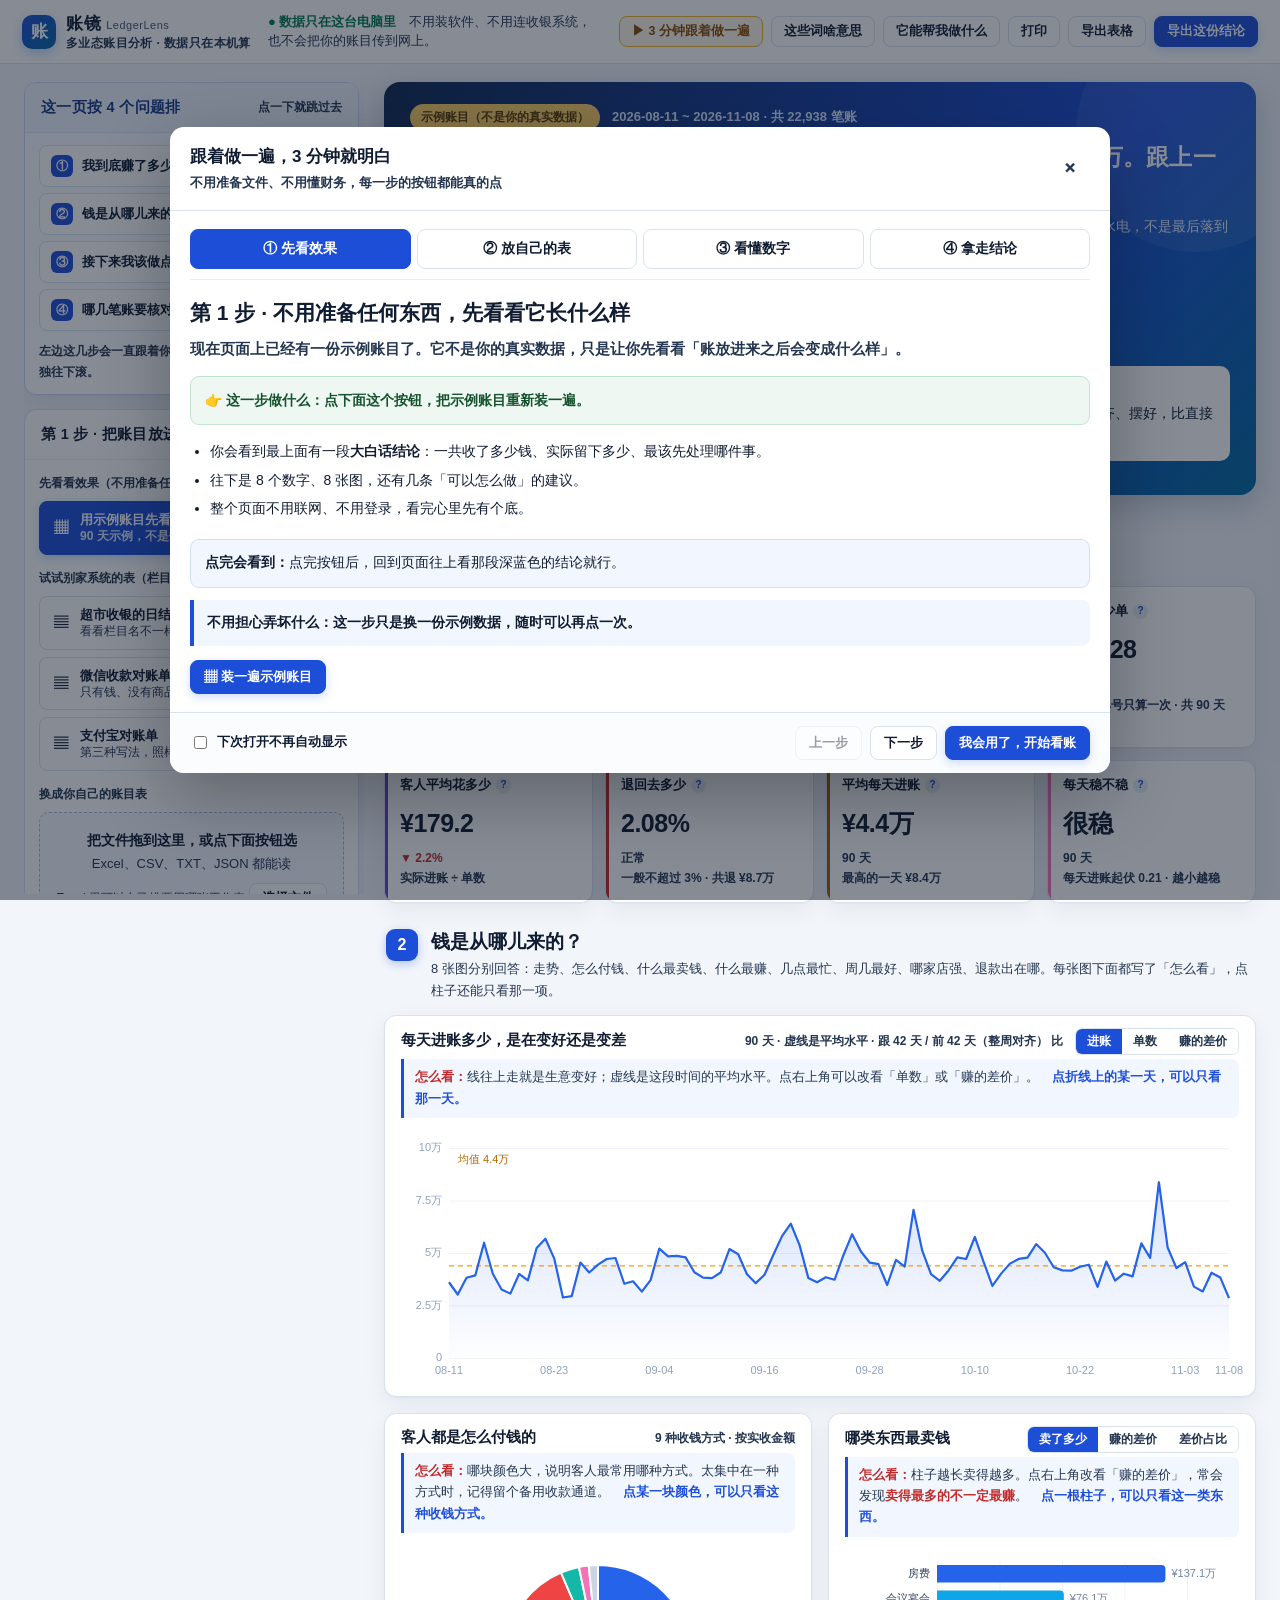
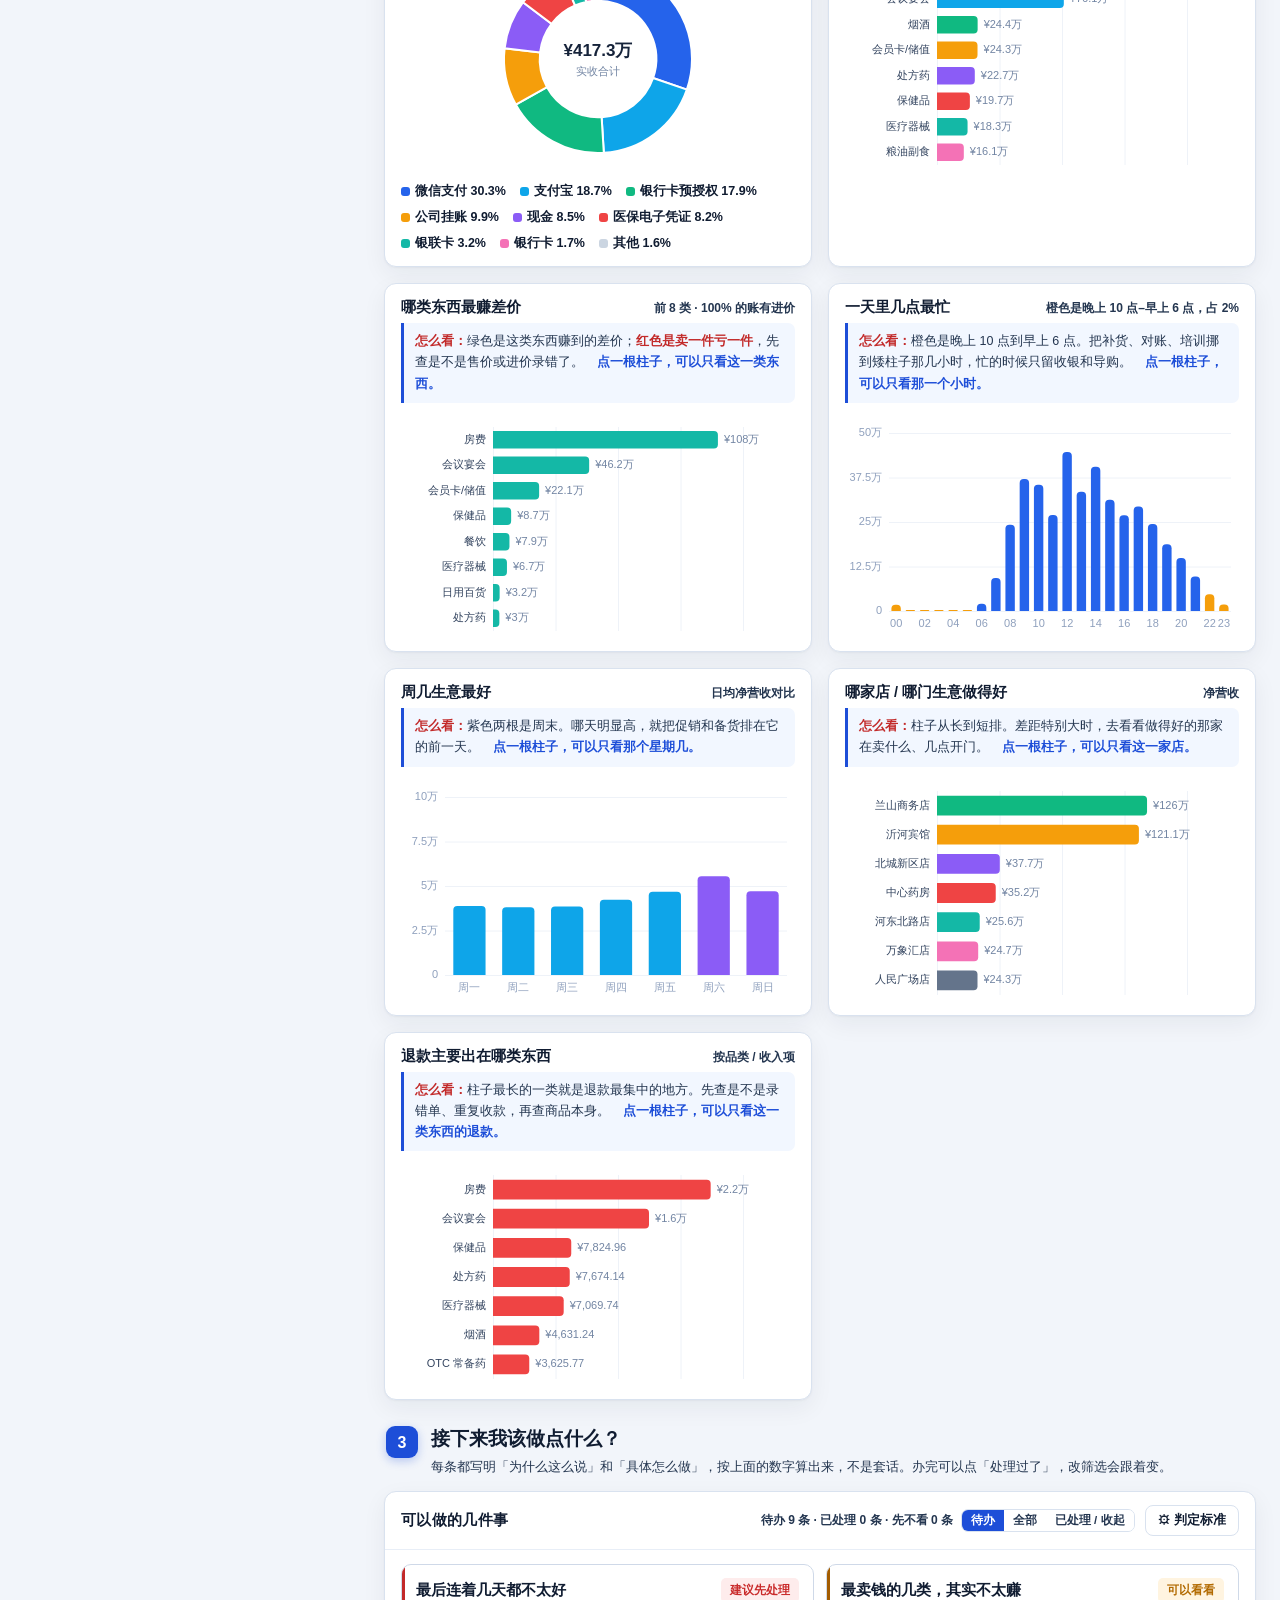
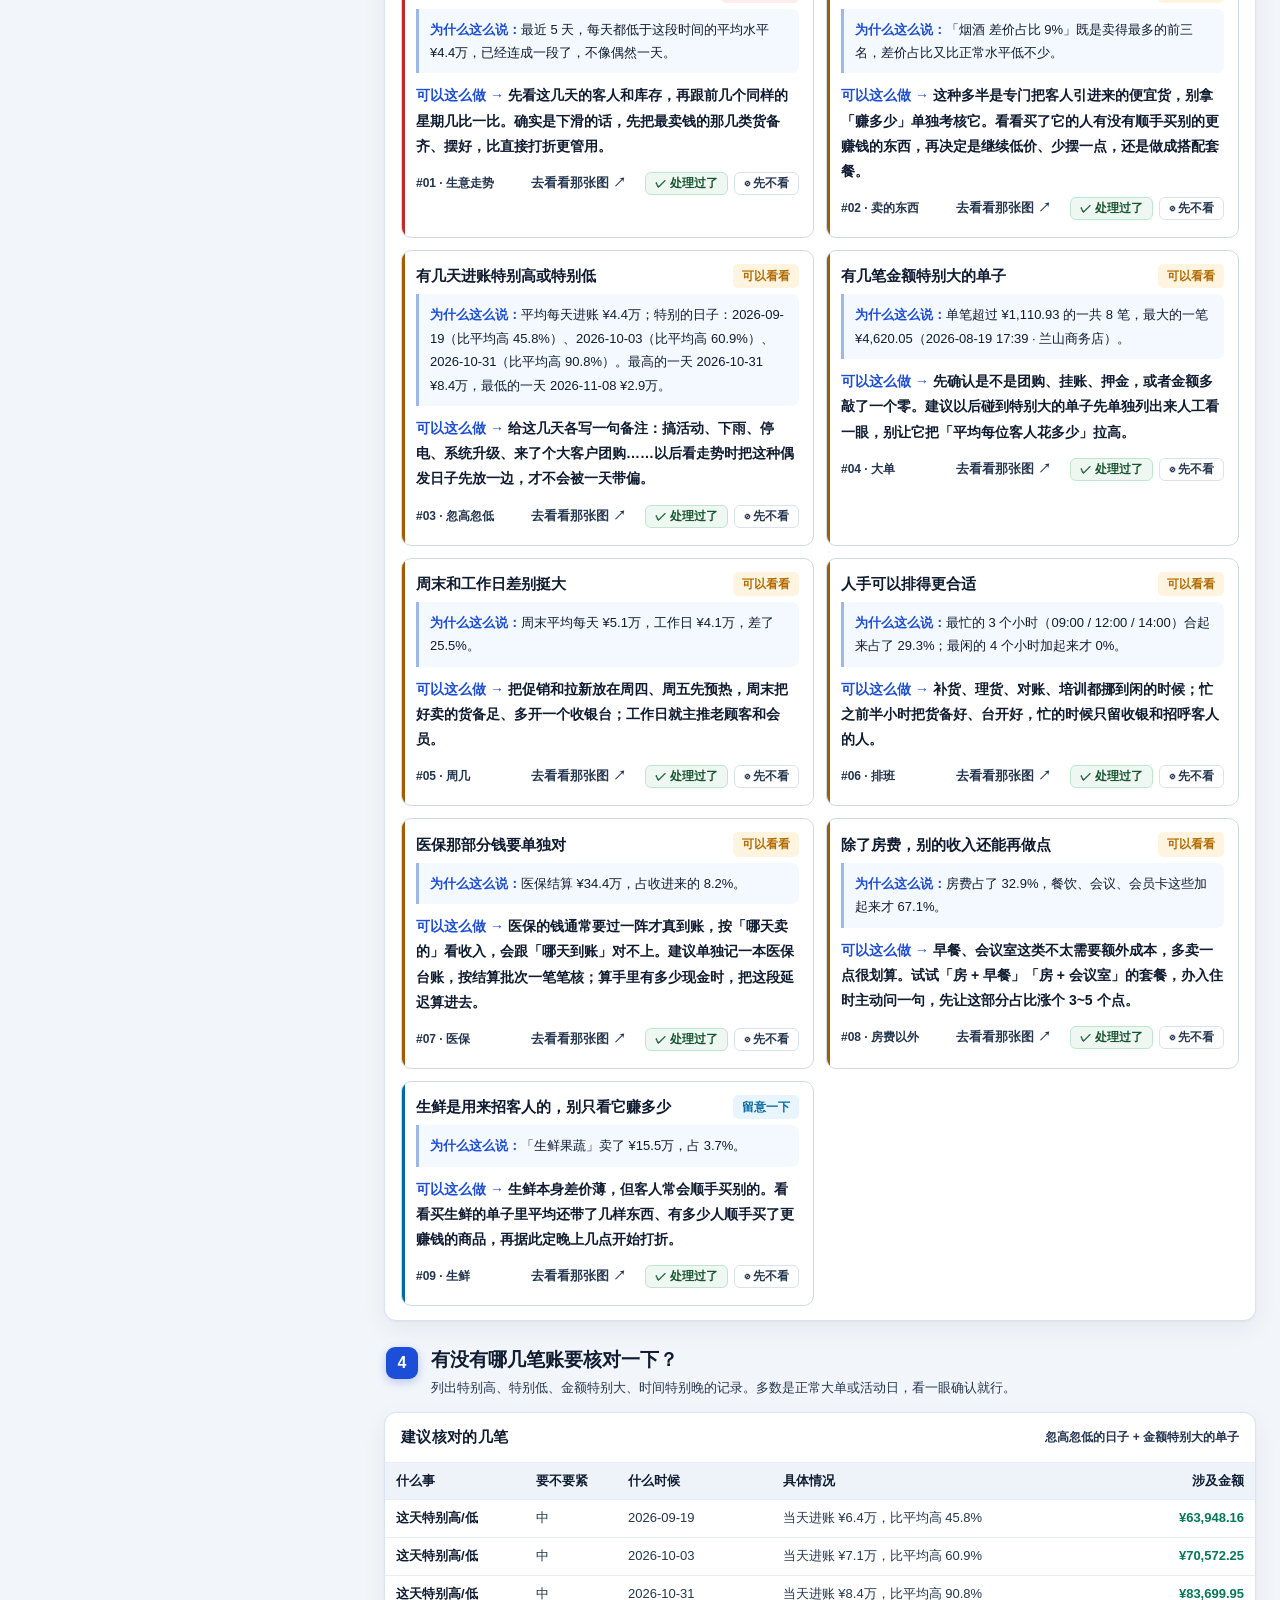
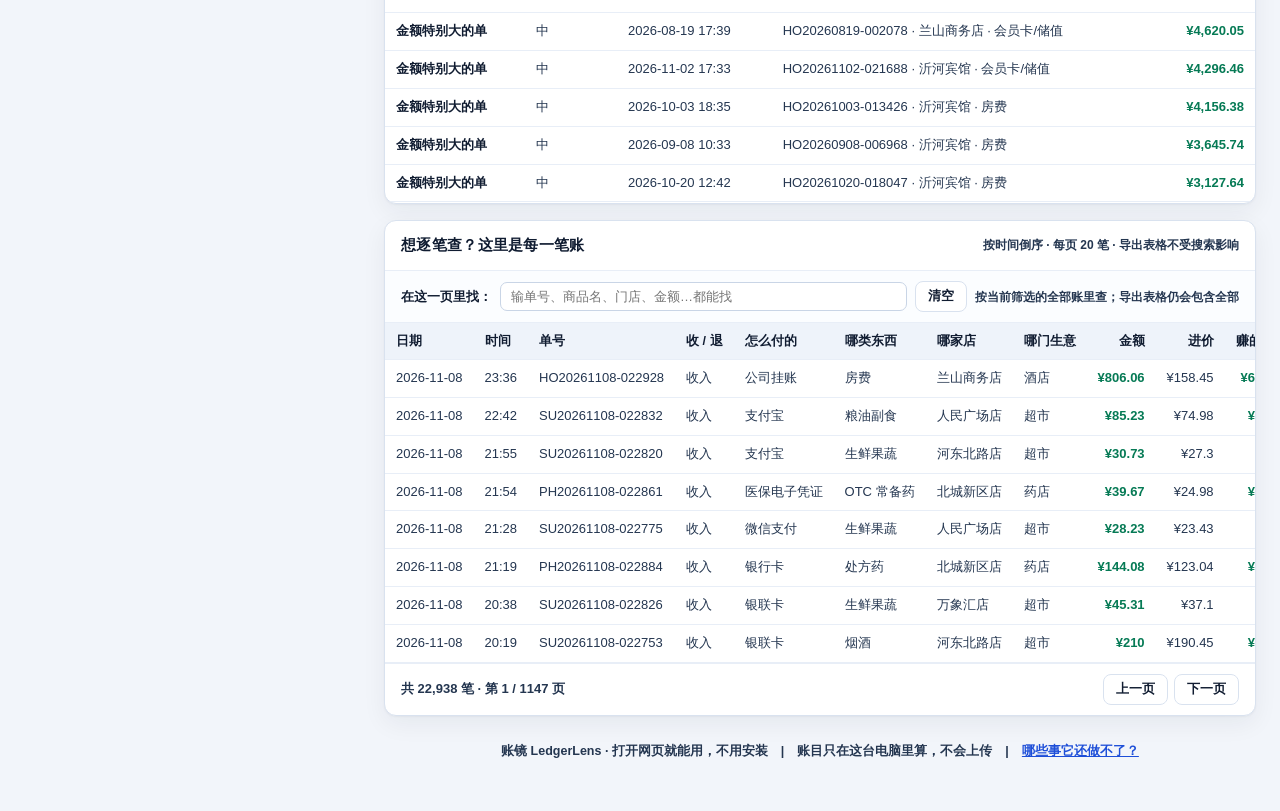
==== index.html @ 97b16899 "Add files via upload" ====
<!DOCTYPE html>
<html lang="zh-CN">
<head>
<meta charset="UTF-8">
<meta name="viewport" content="width=device-width, initial-scale=1.0">
<title>账镜 LedgerLens · 多业态账目分析</title>
<meta name="description" content="只吃收银系统导出的文件，把账目算清楚、画成图、说成人话。所有计算都在浏览器里完成。">
<meta name="theme-color" content="#1d4ed8">
<meta name="build-version" content="1.1.0">
<link rel="icon" type="image/svg+xml" href="./assets/favicon.svg">
<link rel="manifest" href="./manifest.webmanifest">
<link rel="stylesheet" href="./assets/app.css?v=1.1.0">
</head>
<body>

<div class="topbar">
  <div class="logo">
    <div class="logo-mark">账</div>
    <div><h1>账镜 <span style="font-size:11px;color:var(--muted);font-weight:500">LedgerLens</span></h1><small>多业态账目分析 · 数据只在本机算</small></div>
  </div>
  <div class="top-note"><b>● 数据只在这台电脑里</b>　不用装软件、不用连收银系统，也不会把你的账目传到网上。</div>
  <div class="top-actions">
    <button class="btn sm guide-btn" id="btnGuide">▶ 3 分钟跟着做一遍</button>
    <button class="btn sm" id="btnGlossary">这些词啥意思</button>
    <button class="btn sm" id="btnFeatures">它能帮我做什么</button>
    <button class="btn sm" id="btnPrint">打印</button>
    <button class="btn sm" id="btnExportCsv">导出表格</button>
    <button class="btn sm primary" id="btnReport">导出这份结论</button>
  </div>
</div>

<div class="wrap">
  <!-- ============ 侧栏 ============ -->
  <div class="side">
    <div class="panel nav-panel">
      <div class="panel-h"><h3>这一页按 4 个问题排</h3><span class="hint">点一下就跳过去</span></div>
      <div class="panel-b">
        <div class="page-nav">
          <button class="hero-nav-btn" data-jump="secMoney"><b>①</b> 我到底赚了多少钱</button>
          <button class="hero-nav-btn" data-jump="secWhere"><b>②</b> 钱是从哪儿来的</button>
          <button class="hero-nav-btn" data-jump="secDo"><b>③</b> 接下来我该做点什么</button>
          <button class="hero-nav-btn" data-jump="secCheck"><b>④</b> 哪几笔账要核对一下</button>
        </div>
                <div class="nav-tip wide-only">左边这几步会一直跟着你；框里内容多，鼠标放上去能单独往下滚。</div>
        <div class="nav-tip narrow-only">下面按 4 个问题排，点一下直接跳到那一节。</div>
      </div>
    </div>

    <div class="panel">
      <div class="panel-h"><h3>第 1 步 · 把账目放进来</h3><span class="hint">不用连系统</span></div>
      <div class="panel-b">
        <div class="sect-label">先看看效果（不用准备任何文件）</div>
        <div class="src-list">
          <button class="btn block primary" id="btnDemo"><span class="ico">▦</span><span>用示例账目先看一遍<small>90 天示例，不是你的真实账目</small></span></button>
        </div>

        <div class="sect-label">试试别家系统的表（栏目名不一样也能认）</div>
        <div class="src-list">
          <button class="btn block" data-sample="pos"><span class="ico">▤</span><span>超市收银的日结表<small>看看栏目名不一样会怎样</small></span></button>
          <button class="btn block" data-sample="wechat"><span class="ico">▤</span><span>微信收款对账单<small>只有钱、没有商品，也能分析</small></span></button>
          <button class="btn block" data-sample="alipay"><span class="ico">▤</span><span>支付宝对账单<small>第三种写法，照样认得出来</small></span></button>
        </div>

        <div class="sect-label">换成你自己的账目表</div>
        <div class="drop" id="dropZone">
          <b>把文件拖到这里，或点下面按钮选</b>
          Excel、CSV、TXT、JSON 都能读<br>
          <span style="font-size:12px">Excel 里可以自己挑要用哪张工作表</span>
          <button class="btn sm" id="btnPick" style="margin-top:8px">选择文件</button>
          <input type="file" id="fileInput" multiple accept=".csv,.tsv,.txt,.json,.xlsx" style="display:none">
        </div>
        <div class="src-list">
          <button class="btn block" id="btnPaste"><span class="ico">▧</span><span>从 Excel 复制粘贴<small>框选一片格子，Ctrl+C 过来就行</small></span></button>
          <button class="btn block" id="btnSampleCsv"><span class="ico">↓</span><span>下载一张空白示例表<small>照着这个格式整理你自己的账</small></span></button>
          <button class="btn block" id="btnSampleXlsx"><span class="ico">↓</span><span>下载示例 Excel<small>带进价列，拖回来就能看到赚了多少</small></span></button>
        </div>
        <div class="srcinfo" id="sourceInfo"><b>现在看的是：</b>示例账目<br>放进来你自己的表之后，这里会写清楚是哪份文件。</div>
      </div>
    </div>

    <div class="panel">
      <div class="panel-h"><h3>第 2 步 · 只看你想看的部分</h3><button class="btn ghost sm" id="btnResetFilter">全部重置</button></div>
      <div class="panel-b">
        <div class="field-row">
          <div class="field"><label>开始日期</label><input type="date" id="filterFrom"></div>
          <div class="field"><label>结束日期</label><input type="date" id="filterTo"></div>
        </div>
        <div class="field"><label>哪种生意</label><select id="filterBiz"><option value="all">全部生意</option></select></div>
        <div class="field"><label>门店</label><select id="filterStore"><option value="">全部门店</option></select></div>
        <div class="field"><label>支付方式</label><select id="filterPay"><option value="">全部支付方式</option></select></div>
        <div class="field"><label>哪类商品 / 收入</label><select id="filterCat"><option value="">全部品类</option></select></div>
        <div class="field"><label>报告上写谁的名字（可留空）</label><input id="reportAuthor" placeholder="比如：王店长 / 财务小李"></div>
        <div class="srcinfo" id="filterInfo">—</div>
        <div class="filter-chips" id="filterChips"></div>
      </div>
    </div>

    <div class="panel">
      <div class="panel-h"><h3>关于现在这份账</h3></div>
      <div class="panel-b">
        <div class="srcinfo" id="adapterInfo">
          <b>能读的表：</b>Excel（.xlsx）、CSV、TXT、JSON、从 Excel 粘贴<br>
          <b>栏目名不用改：</b>各家系统叫法不同也没关系，放进来时确认一次就行<br>
          <b>少了列也能算：</b>有「数量 + 单价」就能算出金额；有「进价」或「毛利」就能算赚了多少
        </div>
        <details class="tech-fold">
          <summary>给懂技术的人：字段与扩展说明</summary>
          <div class="srcinfo" style="margin-top:8px">
            统一账目模型 16 字段：日期 / 时间 / 单号 / 金额 / 单价 / 成本金额 / 单位成本 / 毛利额 / 收支方向 / 支付方式 / 品类 / 商品 / 数量 / 门店 / 会员 / 业态。<br>
            自研 XLSX 解析（ZIP + DEFLATE + XML）；采集层与分析层解耦，OCR / 只读库 / 厂商 API 为预留扩展位，本版未实现。
          </div>
        </details>
        <button class="btn sm block" id="btnClearData" style="margin-top:10px">清空我的账目，回到示例</button>
      </div>
    </div>
  </div>

  <!-- ============ 主区 ============ -->
  <div class="main">

    <!-- ===== 一句话结论：进页面第一眼就知道怎么回事 ===== -->
    <div class="hero" id="heroBox">
      <div class="hero-top">
        <span class="hero-badge" id="heroBadge">示例账目</span>
        <span class="hero-period" id="heroPeriod"></span>
      </div>
      <h2 id="heroTitle">正在算…</h2>
      <p class="hero-sub" id="heroSub"></p>
      <div class="hero-nums" id="heroNums"></div>
      <div class="hero-todo" id="heroTodo"></div>
    </div>

    <div class="sec-head" id="secMoney">
      <span class="sec-no">1</span>
      <div><h2>我到底赚了多少钱？</h2><p>下面 8 个数字按你选的时间范围算出来。绿色表示在变好，红色表示要留神。</p></div>
    </div>
    <div class="kpis" id="kpiRow"></div>

    <div class="sec-head" id="secWhere">
      <span class="sec-no">2</span>
      <div><h2>钱是从哪儿来的？</h2><p>8 张图分别回答：走势、怎么付钱、什么最卖钱、什么最赚、几点最忙、周几最好、哪家店强、退款出在哪。每张图下面都写了「怎么看」，点柱子还能只看那一项。</p></div>
    </div>
    <div class="charts" id="chartsArea">
      <div class="chart-box span2" id="boxTrend">
        <div class="chart-h">
          <h3>每天进账多少，是在变好还是变差</h3>
          <div style="display:flex;align-items:center;gap:12px">
            <span class="sub" id="trendSub">—</span>
            <div class="seg" id="segTrend"><button class="on" data-v="net">进账</button><button data-v="orders">单数</button><button data-v="profit">赚的差价</button></div>
          </div>
        </div>
        <div class="chart-note"><b>怎么看：</b>线往上走就是生意变好；虚线是这段时间的平均水平。点右上角可以改看「单数」或「赚的差价」。<span class="drill">　点折线上的某一天，可以只看那一天。</span></div>
        <div class="chart-c tall"><canvas id="chartTrend" aria-label="每天进账金额的趋势折线图"></canvas></div>
      </div>

      <div class="chart-box" id="boxPay">
        <div class="chart-h"><h3>客人都是怎么付钱的</h3><span class="sub" id="paySub">按实收金额</span></div>
        <div class="chart-note"><b>怎么看：</b>哪块颜色大，说明客人最常用哪种方式。太集中在一种方式时，记得留个备用收款通道。<span class="drill">　点某一块颜色，可以只看这种收钱方式。</span></div>
        <div class="chart-c"><canvas id="chartPay" aria-label="各种付款方式占比的环形图"></canvas></div>
        <div class="legend" id="payLegend"></div>
      </div>

      <div class="chart-box" id="boxCat">
        <div class="chart-h">
          <h3>哪类东西最卖钱</h3>
          <div class="seg" id="segCat"><button class="on" data-v="net">卖了多少</button><button data-v="profit">赚的差价</button><button data-v="margin">差价占比</button></div>
        </div>
        <div class="chart-note"><b>怎么看：</b>柱子越长卖得越多。点右上角改看「赚的差价」，常会发现<b>卖得最多的不一定最赚</b>。<span class="drill">　点一根柱子，可以只看这一类东西。</span></div>
        <div class="chart-c"><canvas id="chartCat" aria-label="各类商品销售额排行柱状图"></canvas></div>
      </div>

      <div class="chart-box" id="boxProfit">
        <div class="chart-h"><h3>哪类东西最赚差价</h3><span class="sub" id="profitSub">毛利额 TOP 8 · 负值表示倒挂</span></div>
        <div class="chart-note"><b>怎么看：</b>绿色是这类东西赚到的差价；<b>红色是卖一件亏一件</b>，先查是不是售价或进价录错了。<span class="drill">　点一根柱子，可以只看这一类东西。</span></div>
        <div class="chart-c"><canvas id="chartProfit" aria-label="各类商品赚到的差价柱状图"></canvas></div>
      </div>

      <div class="chart-box" id="boxHour">
        <div class="chart-h"><h3>一天里几点最忙</h3><span class="sub" id="hourSub">按成交小时</span></div>
        <div class="chart-note"><b>怎么看：</b>橙色是晚上 10 点到早上 6 点。把补货、对账、培训挪到矮柱子那几小时，忙的时候只留收银和导购。<span class="drill">　点一根柱子，可以只看那一个小时。</span></div>
        <div class="chart-c"><canvas id="chartHour" aria-label="一天各小时进账金额柱状图"></canvas></div>
      </div>

      <div class="chart-box" id="boxWeek">
        <div class="chart-h"><h3>周几生意最好</h3><span class="sub">日均净营收对比</span></div>
        <div class="chart-note"><b>怎么看：</b>紫色两根是周末。哪天明显高，就把促销和备货排在它的前一天。<span class="drill">　点一根柱子，可以只看那个星期几。</span></div>
        <div class="chart-c"><canvas id="chartWeek" aria-label="一周各天平均进账柱状图"></canvas></div>
      </div>

      <div class="chart-box" id="boxStore">
        <div class="chart-h"><h3>哪家店 / 哪门生意做得好</h3><span class="sub">净营收</span></div>
        <div class="chart-note"><b>怎么看：</b>柱子从长到短排。差距特别大时，去看看做得好的那家在卖什么、几点开门。<span class="drill">　点一根柱子，可以只看这一家店。</span></div>
        <div class="chart-c"><canvas id="chartStore" aria-label="各门店进账对比柱状图"></canvas></div>
      </div>

      <div class="chart-box" id="boxRefund">
        <div class="chart-h"><h3>退款主要出在哪类东西</h3><span class="sub">按品类 / 收入项</span></div>
        <div class="chart-note"><b>怎么看：</b>柱子最长的一类就是退款最集中的地方。先查是不是录错单、重复收款，再查商品本身。<span class="drill">　点一根柱子，可以只看这一类东西的退款。</span></div>
        <div class="chart-c"><canvas id="chartRefund" aria-label="各类商品退款金额柱状图"></canvas></div>
      </div>
    </div>

    <div class="sec-head" id="secDo">
      <span class="sec-no">3</span>
      <div><h2>接下来我该做点什么？</h2><p>每条都写明「为什么这么说」和「具体怎么做」，按上面的数字算出来，不是套话。办完可以点「处理过了」，改筛选会跟着变。</p></div>
    </div>
    <div class="panel" id="boxSuggest">
      <div class="panel-h"><h3>可以做的几件事</h3><div class="sug-hint-wrap"><span class="hint" id="sugHint">按当前账目自动重算</span><button class="btn sm" id="btnRules">⚙ 判定标准</button></div></div>
      <div class="panel-b"><div class="sug-grid" id="suggestList"></div></div>
    </div>

    <div class="sec-head" id="secCheck">
      <span class="sec-no">4</span>
      <div><h2>有没有哪几笔账要核对一下？</h2><p>列出特别高、特别低、金额特别大、时间特别晚的记录。多数是正常大单或活动日，看一眼确认就行。</p></div>
    </div>
    <div class="panel" id="boxAnomaly">
      <div class="panel-h"><h3>建议核对的几笔</h3><span class="hint">忽高忽低的日子 + 金额特别大的单子</span></div>
      <div class="tbl-wrap"><table id="anomalyTable"></table></div>
    </div>

    <div class="panel">
      <div class="panel-h"><h3>想逐笔查？这里是每一笔账</h3><span class="hint" id="detailHint">按时间倒序 · 当前筛选结果</span></div>
      <div class="detail-bar">
        <span class="detail-bar-label">在这一页里找：</span>
        <input id="detailSearch" placeholder="输单号、商品名、门店、金额…都能找" autocomplete="off">
        <button class="btn sm" id="btnClearSearch">清空</button>
        <span class="detail-bar-note">按当前筛选的全部账里查；导出表格仍会包含全部</span>
      </div>
      <div class="tbl-wrap"><table id="detailTable"></table></div>
      <div class="pager">
        <span id="pageInfo">—</span>
        <span style="display:flex;gap:6px">
          <button class="btn sm" id="btnPrev">上一页</button>
          <button class="btn sm" id="btnNext">下一页</button>
        </span>
      </div>
    </div>

    <div class="foot-note">账镜 LedgerLens · 打开网页就能用，不用安装　|　账目只在这台电脑里算，不会上传　|　<a href="#" id="btnAboutFoot">哪些事它还做不了？</a></div>
  </div>
</div>

<div id="tooltip"></div>

<!-- ===== 字段映射弹窗 ===== -->
<div class="mask" id="mapModal">
  <div class="modal">
    <div class="modal-h">
      <div><h3>字段映射 · 把任意表头翻译成统一账目模型</h3><p id="mapSub">已自动识别，可手动修正；同一套表头下次会自动套用</p></div>
      <button class="btn ghost sm" data-close="mapModal">✕</button>
    </div>
    <div class="modal-b">
      <div class="sheet-row" id="sheetRow" style="display:none">
        <label>工作表</label><select id="sheetSelect"></select>
        <span class="hint">切换工作表后会按新表头重新识别字段</span>
      </div>
      <div class="sheet-row import-row">
        <label>这次怎么放</label>
        <select id="importMode">
          <option value="append">接在后面，重复的自动跳过</option>
          <option value="replace">用这份换掉现在的</option>
        </select>
        <label>金额符号</label>
        <select id="currencySel">
          <option value="¥">¥ 人民币</option><option value="$">$ 美元</option>
          <option value="€">€ 欧元</option><option value="£">£ 英镑</option>
          <option value="">不显示符号</option>
        </select>
        <span class="hint">同一笔账重复放进来会自动跳过；金额符号只是改个显示，不会帮你换算汇率</span>
      </div>
      <div class="notice" id="mapNotice">系统已根据表头同义词库自动猜测字段含义。<b>日期</b>与<b>金额</b>为必需字段，其余可留空。</div>
      <div class="map-grid" id="mapGrid"></div>
      <div class="preview">
        <h4>原始文件前 5 行</h4>
        <div class="tbl-wrap" style="max-height:170px"><table id="rawPreview"></table></div>
      </div>
      <div class="preview">
        <h4>映射结果预览（统一模型）</h4>
        <div class="tbl-wrap" style="max-height:170px"><table id="mapPreview"></table></div>
      </div>
    </div>
    <div class="modal-f">
      <label class="chk"><input type="checkbox" id="chkSaveTpl" checked> 记住这套表头的映射模板</label>
      <div style="display:flex;gap:8px">
        <button class="btn" data-close="mapModal">取消</button>
        <button class="btn primary" id="btnApplyMap">确认并分析</button>
      </div>
    </div>
  </div>
</div>

<!-- ===== 粘贴弹窗 ===== -->
<div class="mask" id="pasteModal">
  <div class="modal sm">
    <div class="modal-h"><div><h3>粘贴表格文本</h3><p>Excel / WPS 里框选区域后 Ctrl+C，直接粘贴到下面</p></div><button class="btn ghost sm" data-close="pasteModal">✕</button></div>
    <div class="modal-b">
      <div class="notice">第一行会被当作表头。支持制表符（从 Excel 粘贴）、逗号、分号分隔，也支持 JSON 数组。</div>
      <textarea class="paste" id="pasteText" placeholder="交易日期	单据编号	实收金额	结算方式	商品分类	门店名称&#10;2026-11-08	S001	128.50	微信支付	生鲜果蔬	万象汇店"></textarea>
    </div>
    <div class="modal-f"><span class="hint" style="font-size:11px;color:var(--muted)">数据仅在本机解析</span><div style="display:flex;gap:8px"><button class="btn" data-close="pasteModal">取消</button><button class="btn primary" id="btnParsePaste">解析并映射</button></div></div>
  </div>
</div>

<!-- ===== 使用演示（分步引导） ===== -->
<div class="mask" id="guideModal">
  <div class="modal">
    <div class="modal-h">
      <div><h3>跟着做一遍，3 分钟就明白</h3><p>不用准备文件、不用懂财务，每一步的按钮都能真的点</p></div>
      <button class="btn ghost sm" id="btnGuideX">✕</button>
    </div>
    <div class="modal-b">
      <div class="guide-tabs" id="guideTabs"></div>
      <div class="guide-body" id="guideBody"></div>
    </div>
    <div class="modal-f">
      <label class="chk"><input type="checkbox" id="chkNoGuide"> 下次打开不再自动显示</label>
      <div style="display:flex;gap:8px">
        <button class="btn" id="btnGuidePrev">上一步</button>
        <button class="btn" id="btnGuideNext">下一步</button>
        <button class="btn primary" id="btnGuideClose">我会用了，开始看账</button>
      </div>
    </div>
  </div>
</div>

<!-- ===== 功能介绍 ===== -->
<div class="mask" id="featuresModal">
  <div class="modal">
    <div class="modal-h"><div><h3>它能帮我做什么</h3><p>用大白话说清楚，不用懂电脑也能看明白</p></div><button class="btn ghost sm" data-close="featuresModal">✕</button></div>
    <div class="modal-b about">
      <div class="feat-grid">
        <div class="feat"><h4>① 打开就能用，不用装、不用求厂商</h4>
          <p>打开网页就能用，也可以把离线版拷到电脑里双击打开。<b>不用安装软件、不用注册账号</b>，更不用去找收银系统厂商要接口和授权。超市、药店、酒店都能用。</p></div>
        <div class="feat"><h4>② 各家系统导出的表，都能放进来</h4>
          <p>Excel、CSV，或者从 Excel 里直接复制粘贴都行。栏目名叫「实收金额」还是「应结订单金额」都没关系，放进来时<b>确认一次栏目对应关系</b>就好，下次同样格式直接认得。同一份表重复放进来也不会把钱算两遍。</p></div>
        <div class="feat"><h4>③ 一眼看到：收了多少、赚了多少</h4>
          <p>最上面那段蓝色结论会直接告诉你一共收进多少、扣掉退款后留下多少、跟上一段比是好了还是淡了。下面 8 个数字都配了<b>大白话说明</b>，看不懂的词点「这些词啥意思」。</p></div>
        <div class="feat"><h4>④ 8 张图，每张都写了「怎么看」</h4>
          <p>生意走势、客人怎么付钱、哪类东西最卖钱、哪类最赚、几点最忙、周几最好、哪家店强、退款出在哪。<b>每张图下面都有一句人话提示</b>，不用学看图。<b>点一根柱子就能只看那一项</b>（比如只看「房费」或只看周三），点完左边会出现一个小标签，点 × 就退回来。</p></div>
        <div class="feat"><h4>⑤ 不只给数字，还告诉你下一步做啥</h4>
          <p>每条建议都写明<b>「为什么这么说」和「可以怎么做」</b>，全是能直接安排的动作，不是专业术语堆砌。办完了点「✓ 处理过了」，它会记下当时的数字；过几天在「已处理」里回看，能直接比「标记时 → 现在」有没有变。觉得提醒太碎，点建议区右上角的「⚙ 判定标准」把线调松一点就行。</p></div>
        <div class="feat"><h4>⑥ 结论能带走，数据不带走</h4>
          <p>一键导出<b>带封面的账目结论单</b>：门店、统计区间、对比区间、制表人、一句话结论、4 个大数字、已处理过的事都在第一页，在左栏第 2 步最下面填个制表人名字就能直接交出去，离线能看、能打印。逐笔账也能在这一页直接<b>搜单号或商品名</b>，或导出表格自己再算。所有计算都在这台电脑里完成，<b>账目不会上传到任何地方</b>，看完还能一键清空。</p></div>
      </div>
      <div class="notice"><b>最常用的一条路：</b>从收银后台导出日结表 → 拖进左侧 → 确认栏目（尤其看「进价」有没有对上）→ 看最上面那段结论和下面的建议 → 导出报告发给店长。换一家系统，只要重新认一次栏目名。<br><b>这版新增：</b>点柱子只看一项、逐笔搜单号、给建议标记「处理过了」、报告带封面、判定标准自己调。</div>

    </div>
    <div class="modal-f"><button class="btn" id="btnAboutFromFeat">哪些事它还做不了</button><button class="btn primary" data-close="featuresModal">知道了</button></div>
  </div>
</div>




<!-- ===== 判定标准（阈值可调） ===== -->
<div class="mask" id="rulesModal">
  <div class="modal">
    <div class="modal-h"><div><h3>判定标准 · 什么情况才提醒你</h3><p>这些数字决定「什么时候弹一条建议」。改完点保存，上面所有数字和建议会立刻重算。</p></div><button class="btn ghost sm" data-close="rulesModal">✕</button></div>
    <div class="modal-b">
      <div class="notice">举例：把「进账涨跌提醒线」从 5% 改成 10%，以后进账只掉了 6% 就不会再说「生意淡了」。标准存在<b>这台电脑</b>，换一台要重新设；随时可以恢复默认。</div>
      <div class="rules-groups" id="rulesGroups"></div>
    </div>
    <div class="modal-f">
      <button class="btn" id="btnRulesReset">恢复默认</button>
      <div style="display:flex;gap:8px"><button class="btn" data-close="rulesModal">取消</button><button class="btn primary" id="btnRulesSave">保存并重新算</button></div>
    </div>
  </div>
</div>

<!-- ===== 名词小词典（外行专用） ===== -->
<div class="mask" id="glossaryModal">
  <div class="modal sm">
    <div class="modal-h"><div><h3>这些词到底啥意思</h3><p>全是大白话，看完再回去看数字就不懵了</p></div><button class="btn ghost sm" data-close="glossaryModal">✕</button></div>
    <div class="modal-b about">
      <div class="notice"><b>一句话记住：</b>「收了多少钱」不等于「赚了多少钱」。收的钱里要扣掉退款，再扣掉进货成本，剩下的才叫赚的差价；房租、人工、水电还要再扣，那部分本工具暂时算不了。</div>
      <table class="glossary-tbl">
        <thead><tr><th>词</th><th>大白话解释</th></tr></thead>
        <tbody>
          <tr><td><b>净营收 / 进账</b></td><td>客人实际付进来的钱，扣掉退回去的钱和支出之后，真正留下的那部分。</td></tr>
          <tr><td><b>毛利额 / 赚的差价</b></td><td>卖价减去进货价，剩下的钱。<b>还没扣房租、人工、水电</b>，所以不等于最后落到口袋的利润。</td></tr>
          <tr><td><b>毛利率 / 差价占比</b></td><td>每收进来 100 元，里面大概有几元是差价。比如 30% 就是 100 元里有 30 元差价。</td></tr>
          <tr><td><b>成本 / 进价</b></td><td>你进货花掉的钱。表里没有这一列时，毛利就算不出来，会显示「—」而不是瞎猜一个 0。</td></tr>
          <tr><td><b>客单价</b></td><td>平均一位客人一次花了多少钱。总进账 ÷ 单数。</td></tr>
          <tr><td><b>有效订单数 / 单数</b></td><td>这段时间一共做了多少笔生意，同一个单号只算一次。</td></tr>
          <tr><td><b>退款率</b></td><td>收进来的钱里，有多少又退回给客人了。太高就要查是不是录错单或者商品有问题。</td></tr>
          <tr><td><b>日均</b></td><td>平均每天进账多少，把没开门的日子也算进去。</td></tr>
          <tr><td><b>环比 / 跟上期比</b></td><td>拿最近一段时间，跟前面同样长的一段时间比。为了公平，两边都按整周算，星期构成一样。</td></tr>
          <tr><td><b>成本覆盖率</b></td><td>有多少笔账是带进价的。比如 80%，就说明还有两成没记进价，算毛利时先把它们放在一边，不硬算。</td></tr>
          <tr><td><b>业态 / 生意类型</b></td><td>你做的是超市、药店还是酒店。不同生意的正常退款率、正常差价比例不一样，所以标准也不同。</td></tr>
          <tr><td><b>品类</b></td><td>东西的分类，比如「生鲜」「房费」「感冒药」。也用来分酒店里的房费、餐饮、会议等收入项。</td></tr>
          <tr><td><b>倒挂 / 卖一件亏一件</b></td><td>卖价还没进价高，这类东西卖得越多亏得越多，图上用红色标出来。</td></tr>
          <tr><td><b>引流品</b></td><td>本身不怎么赚钱、但能把客人引进来的东西（比如便宜的生鲜）。别只看它赚多少，要看它有没有带动别的商品。</td></tr>
        </tbody>
      </table>
      <div class="notice warn" style="margin-top:14px"><b>还有个容易弄错的地方：</b>金额符号（¥ / £ / €）只是改个显示，不会帮你换算汇率。如果一份表里混了几种钱，要先自己折成同一种再放进来。</div>
    </div>
    <div class="modal-f"><span></span><button class="btn primary" data-close="glossaryModal">明白了</button></div>
  </div>
</div>

<!-- ===== 关于弹窗 ===== -->
<div class="mask" id="aboutModal">
  <div class="modal sm">
    <div class="modal-h"><div><h3>哪些事它还做不了</h3><p>先说清楚边界，免得你白等</p></div><button class="btn ghost sm" data-close="aboutModal">✕</button></div>
    <div class="modal-b about">
      <p><b>一句话说清它是干什么的：</b>不进你的收银系统，只「吃它导出来的表」。把超市、药店、酒店后台导出的日结流水或对账单放进来，它帮你算清楚收了多少、赚了多少、哪里要留意、下一步做啥。<b>不需要厂商配合，也不需要网络。</b></p>
      <div class="notice"><b>它算的是「赚的差价」，不是最后落到口袋的钱。</b>卖价减进价就是差价，房租、人工、水电、平台抽成、税这些还没扣。要看净利，得另外有这些费用数据。</div>
      <ul>
        <li><b>现在能做：</b>读 Excel（.xlsx）、CSV、TXT、JSON 和从 Excel 粘贴；栏目名不一样也能认；重复导入自动跳过；可选金额符号；算营收、退款、差价、客人平均消费；画 8 张图（<b>点柱子能只看一项</b>）；逐笔搜单号；给大白话建议（<b>能标记已处理并回看数字</b>）；自己调判定标准；导出带封面的报告和明细。</li>
        <li><b>现在做不了：</b>老版 .xls、加了密码的 Excel、小票拍照识别、直接连数据库、厂商接口对接、实时到账、多人账号与权限、自动定时拉取、把建议派给某个人的任务系统。这些都是以后才考虑的事，不影响现在算账。判定标准只存在这台电脑，换一台要重新设。</li>
        <li><b>几个容易弄错的地方：</b>表里没写进价就算不出赚的差价（会显示「—」，不会瞎填 0）；金额符号只是改显示，<b>不会帮你换汇率</b>；一份表里混了几种货币，要先自己折成同一种；每品类各占一列的「宽表」要先整理成一行一笔才能放进来。</li>
        <li><b>数据在哪：</b>全部在你这台电脑的浏览器里算，不会上传。导入的账目和栏目对照记在本机，刷新还在，点左栏「清空我的账目」即可清掉。</li>
      </ul>
      <div class="notice warn"><b>想给多人用、每天自动更新、或者要留操作记录？</b>那就不是改几句话的事了，得另做一套带账号和服务端的版本。现在这个是「一台电脑、一两个人、每周导一次表」用的，别拿它当全公司的系统。</div>
    </div>
    <div class="modal-f"><span></span><button class="btn primary" data-close="aboutModal">知道了</button></div>
  </div>
</div>
<script src="./assets/app.js?v=1.1.0"></script>
<script>
/* PWA：只在 http(s) 下注册；file:// 的单文件版不注册 */
if ('serviceWorker' in navigator && /^https?:/.test(location.protocol)) {
  window.addEventListener('load', function () {
    navigator.serviceWorker.register('./sw.js?v=1.1.0').catch(function () {});
  });
}
</script>
</body>
</html>
---- assets/app.css ----
/* ===== styles/01-base.css ===== */
:root{
  --bg:#f2f5fa; --card:#fff; --ink:#101c31; --ink2:#243650; --muted:#465976;
  --line:#d9e2ef; --line2:#e8eef7; --brand:#1d4ed8; --brand2:#0369a1;
  --ok:#067a55; --warn:#a35c00; --danger:#c22a2a; --violet:#6d3fd1;
  --shadow:0 1px 2px rgba(22,35,58,.04),0 8px 24px rgba(22,35,58,.06);
}
*{box-sizing:border-box}
html,body{margin:0;padding:0}
body{
  font-family:-apple-system,BlinkMacSystemFont,"PingFang SC","Microsoft YaHei","WenQuanYi Micro Hei",Arial,sans-serif;
  background:var(--bg); color:var(--ink); font-size:14px; line-height:1.6;
  -webkit-font-smoothing:antialiased;
}
button,input,select,textarea{font-family:inherit;font-size:inherit;color:inherit}
button{cursor:pointer}
a{color:var(--brand);text-decoration:none}

/* ---------- 顶栏 ---------- */
.topbar{
  position:sticky;top:0;z-index:40;display:flex;align-items:center;gap:16px;
  height:64px;padding:0 22px;background:rgba(255,255,255,.94);backdrop-filter:blur(10px);
  border-bottom:1px solid var(--line);
}
.logo{display:flex;align-items:center;gap:10px;min-width:230px}
.logo-mark{
  width:34px;height:34px;border-radius:10px;display:grid;place-items:center;color:#fff;font-weight:800;font-size:17px;
  background:linear-gradient(135deg,var(--brand),var(--brand2));box-shadow:0 4px 12px rgba(37,99,235,.28)
}
.logo h1{margin:0;font-size:17px;letter-spacing:.5px}
.logo small{display:block;font-size:11px;color:var(--muted);letter-spacing:.4px;margin-top:-3px}
.top-note{font-size:12px;color:var(--muted);flex:1;line-height:1.4}
.top-note b{color:var(--ok);font-weight:600}
.top-actions{display:flex;gap:8px;flex-wrap:wrap}

.btn{
  border:1px solid var(--line);background:#fff;border-radius:8px;padding:7px 13px;
  font-size:13px;font-weight:500;transition:.16s;white-space:nowrap
}
.btn:hover{border-color:var(--brand);color:var(--brand);transform:translateY(-1px)}
.btn.primary{background:var(--brand);border-color:var(--brand);color:#fff;box-shadow:0 3px 10px rgba(37,99,235,.22)}
.btn.primary:hover{background:#1d4ed8;color:#fff}
.btn.ghost{background:transparent;border-color:transparent;color:var(--muted)}
.btn.ghost:hover{background:var(--line2);color:var(--ink)}
.btn:disabled{opacity:.42;cursor:not-allowed;transform:none}
.btn.sm{padding:5px 10px;font-size:12px}
.btn.block{width:100%;text-align:left;display:flex;align-items:center;gap:9px}
.btn.block .ico{width:20px;text-align:center;font-size:14px}
.btn.block small{display:block;color:var(--muted);font-size:11px;font-weight:400;line-height:1.3}

/* ---------- 布局 ---------- */
.wrap{display:grid;grid-template-columns:272px minmax(0,1fr);gap:18px;padding:18px 22px 60px;max-width:1680px;margin:0 auto}
.side{min-width:0}
.main{min-width:0}
.panel{background:var(--card);border:1px solid var(--line);border-radius:12px;box-shadow:var(--shadow);margin-bottom:16px;overflow:hidden}
.panel-h{padding:13px 16px;border-bottom:1px solid var(--line2);display:flex;align-items:center;justify-content:space-between;gap:8px}
.panel-h h3{margin:0;font-size:13px;font-weight:700;letter-spacing:.3px}
.panel-h .hint{font-size:11px;color:var(--muted);font-weight:400}
.panel-b{padding:14px 16px}
.side .panel-b{padding:12px 13px}

.sect-label{font-size:11px;color:var(--muted);font-weight:700;letter-spacing:1px;margin:2px 0 8px;text-transform:uppercase}
.src-list{display:flex;flex-direction:column;gap:7px;margin-bottom:14px}
.src-list .btn.block{padding:9px 11px}

.drop{
  border:1.5px dashed #cbd7ea;border-radius:10px;padding:16px 12px;text-align:center;
  color:var(--muted);font-size:12px;background:#fafbfe;transition:.16s;margin-bottom:12px
}
.drop.over{border-color:var(--brand);background:#eef4ff;color:var(--brand)}
.drop b{display:block;color:var(--ink2);font-size:13px;margin-bottom:3px}

.field{margin-bottom:11px}
.field label{display:block;font-size:11px;color:var(--muted);margin-bottom:4px;font-weight:600}
.field select,.field input{width:100%;border:1px solid var(--line);border-radius:7px;padding:7px 9px;background:#fff;outline:none;font-size:13px}
.field select:focus,.field input:focus{border-color:var(--brand);box-shadow:0 0 0 3px rgba(37,99,235,.1)}
.field-row{display:grid;grid-template-columns:1fr 1fr;gap:8px}

.srcinfo{font-size:11px;color:var(--muted);line-height:1.65;background:#f8fafd;border-radius:8px;padding:9px 10px;border:1px solid var(--line2);word-break:break-all}
.srcinfo b{color:var(--ink2)}
.badge{display:inline-block;padding:1px 7px;border-radius:20px;font-size:10px;font-weight:700;letter-spacing:.3px}
.badge.ok{background:#e7f8f1;color:#07845c}
.badge.gray{background:#eef2f8;color:var(--muted)}

/* ---------- KPI ---------- */
.kpis{display:grid;grid-template-columns:repeat(4,minmax(0,1fr));gap:12px;margin-bottom:16px}
.kpi{background:var(--card);border:1px solid var(--line);border-radius:12px;padding:14px 15px;box-shadow:var(--shadow);position:relative;overflow:hidden;min-width:0}
.kpi::before{content:"";position:absolute;left:0;top:0;bottom:0;width:3px;background:var(--brand)}
.kpi.c2::before{background:var(--brand2)} .kpi.c3::before{background:var(--violet)}
.kpi.c4::before{background:var(--danger)} .kpi.c5::before{background:var(--ok)} .kpi.c6::before{background:var(--warn)}
.kpi.c7::before{background:#14b8a6} .kpi.c8::before{background:#f472b6}
.kpi .k-label{font-size:11px;color:var(--muted);font-weight:600;white-space:nowrap;overflow:hidden;text-overflow:ellipsis}
.kpi .k-val{font-size:22px;font-weight:750;letter-spacing:-.5px;margin:5px 0 2px;white-space:nowrap;overflow:hidden;text-overflow:ellipsis}
.kpi .k-sub{font-size:11px;color:var(--muted);display:flex;align-items:center;gap:5px;white-space:nowrap;overflow:hidden}
.trend-up{color:var(--ok);font-weight:700} .trend-down{color:var(--danger);font-weight:700} .trend-flat{color:var(--muted)}

/* ---------- 图表 ---------- */
.charts{display:grid;grid-template-columns:repeat(2,minmax(0,1fr));gap:16px;margin-bottom:16px}
.chart-box{background:var(--card);border:1px solid var(--line);border-radius:12px;box-shadow:var(--shadow);overflow:hidden;transition:box-shadow .25s,border-color .25s}
.chart-box.span2{grid-column:span 2}
.chart-box.flash{border-color:var(--brand);box-shadow:0 0 0 4px rgba(37,99,235,.14)}
.chart-h{padding:12px 16px 4px;display:flex;align-items:baseline;justify-content:space-between;gap:10px}
.chart-h h3{margin:0;font-size:13px;font-weight:700}
.chart-h .sub{font-size:11px;color:var(--muted)}
.chart-c{position:relative;padding:6px 12px 12px;height:238px}
.chart-c canvas{width:100%;height:100%;display:block}
.chart-c.tall{height:268px}
.legend{display:flex;flex-wrap:wrap;gap:6px 14px;padding:0 16px 13px;font-size:11px;color:var(--ink2)}
.legend i{display:inline-block;width:9px;height:9px;border-radius:3px;margin-right:5px;vertical-align:middle}
.legend span b{color:var(--ink);font-weight:700}
.seg{display:inline-flex;border:1px solid var(--line);border-radius:7px;overflow:hidden}
.seg button{border:0;background:#fff;padding:3px 10px;font-size:11px;color:var(--muted)}
.seg button.on{background:var(--brand);color:#fff}

#tooltip{
  position:fixed;z-index:99;pointer-events:none;display:none;background:rgba(18,30,52,.94);color:#fff;
  padding:8px 11px;border-radius:8px;font-size:12px;line-height:1.6;box-shadow:0 6px 20px rgba(0,0,0,.2);white-space:nowrap
}
#tooltip b{color:#8fc0ff}

/* ---------- 建议 ---------- */
.sug-grid{display:grid;grid-template-columns:repeat(2,minmax(0,1fr));gap:12px}
.sug{border:1px solid var(--line);border-radius:10px;padding:13px 14px;background:#fff;position:relative;overflow:hidden;transition:.18s}
.sug:hover{transform:translateY(-2px);box-shadow:0 8px 20px rgba(22,35,58,.08)}
.sug::before{content:"";position:absolute;left:0;top:0;bottom:0;width:3px;background:var(--muted)}
.sug.high::before{background:var(--danger)} .sug.mid::before{background:var(--warn)}
.sug.low::before{background:var(--brand2)} .sug.good::before{background:var(--ok)}
.sug-top{display:flex;align-items:center;gap:8px;margin-bottom:6px;flex-wrap:wrap}
.sug-top h4{margin:0;font-size:13.5px;font-weight:700;flex:1;min-width:120px}
.lv{font-size:10px;font-weight:700;padding:2px 7px;border-radius:5px;white-space:nowrap}
.lv.high{background:#feecec;color:#c92a2a} .lv.mid{background:#fff4e0;color:#b26a00}
.lv.low{background:#e8f4fe;color:#0369a1} .lv.good{background:#e7f8f1;color:#07845c}
.sug p{margin:0 0 7px;font-size:12.5px;color:var(--ink2)}
.sug .ev{font-size:11.5px;color:var(--muted);background:#f7f9fd;border-radius:6px;padding:6px 9px;margin-bottom:8px;line-height:1.55}
.sug .act{font-size:12.5px;color:var(--ink);font-weight:600;line-height:1.6}
.sug .act em{font-style:normal;color:var(--brand)}
.sug .foot{margin-top:9px;display:flex;justify-content:space-between;align-items:center;font-size:11px;color:var(--muted)}

/* ---------- 表格 ---------- */
.tbl-wrap{overflow:auto;max-height:340px}
table{border-collapse:collapse;width:100%;font-size:12px}
th,td{padding:8px 11px;text-align:left;border-bottom:1px solid var(--line2);white-space:nowrap}
th{background:#f8fafd;color:var(--muted);font-weight:700;font-size:11px;position:sticky;top:0;z-index:1}
tbody tr:hover{background:#f7faff}
td.num{text-align:right;font-variant-numeric:tabular-nums}
.pos{color:var(--ok);font-weight:600} .neg{color:var(--danger);font-weight:600}
.empty{padding:26px;text-align:center;color:var(--muted);font-size:12px}
.pager{display:flex;align-items:center;justify-content:space-between;padding:10px 16px;font-size:12px;color:var(--muted);border-top:1px solid var(--line2)}

/* ---------- 弹窗 ---------- */
.mask{position:fixed;inset:0;background:rgba(14,24,42,.5);z-index:60;display:none;align-items:center;justify-content:center;padding:20px}
.mask.show{display:flex}
.modal{background:#fff;border-radius:14px;width:min(940px,100%);max-height:88vh;display:flex;flex-direction:column;box-shadow:0 24px 70px rgba(0,0,0,.28);overflow:hidden}
.modal.sm{width:min(620px,100%)}
.modal-h{padding:16px 20px;border-bottom:1px solid var(--line);display:flex;justify-content:space-between;align-items:center}
.modal-h h3{margin:0;font-size:15px}
.modal-h p{margin:3px 0 0;font-size:11.5px;color:var(--muted)}
.modal-b{padding:18px 20px;overflow:auto;flex:1}
.modal-f{padding:13px 20px;border-top:1px solid var(--line);display:flex;justify-content:space-between;align-items:center;gap:10px;background:#fbfcfe}
.map-grid{display:grid;grid-template-columns:repeat(3,minmax(0,1fr));gap:10px}
.map-item{border:1px solid var(--line);border-radius:9px;padding:9px 11px;background:#fcfdff}
.map-item.req{border-color:#fbc7c7;background:#fffafa}
.map-item label{display:block;font-size:11.5px;font-weight:700;margin-bottom:5px}
.map-item label i{color:var(--danger);font-style:normal}
.map-item .alias{font-size:10px;color:var(--muted);display:block;margin-bottom:6px;line-height:1.4;height:28px;overflow:hidden}
.map-item select{width:100%;border:1px solid var(--line);border-radius:6px;padding:5px 7px;font-size:12px;background:#fff;outline:none}
.preview{margin-top:18px}
.preview h4{font-size:12px;margin:0 0 8px;color:var(--ink2)}
textarea.paste{width:100%;height:240px;border:1px solid var(--line);border-radius:9px;padding:12px;font-family:ui-monospace,Consolas,monospace;font-size:12px;resize:vertical;outline:none}
textarea.paste:focus{border-color:var(--brand)}
.notice{background:#eef4ff;border:1px solid #d7e5ff;color:#1e40af;border-radius:8px;padding:9px 12px;font-size:12px;margin-bottom:14px;line-height:1.6}
.notice.warn{background:#fff8e8;border-color:#f8e2b0;color:#8a5a00}
.chk{display:flex;align-items:center;gap:7px;font-size:12px;color:var(--ink2);cursor:pointer}
.chk input{accent-color:var(--brand)}
.about p{font-size:13px;color:var(--ink2);line-height:1.85;margin:0 0 12px}
.about ul{font-size:12.5px;color:var(--ink2);line-height:1.9;padding-left:20px;margin:0 0 12px}
.about code{background:#f1f4f9;padding:1px 5px;border-radius:4px;font-size:11.5px}
.sheet-row{display:flex;align-items:center;gap:10px;background:#f4f8ff;border:1px solid #dbe7ff;border-radius:8px;padding:9px 12px;margin-bottom:12px;font-size:12px}
.sheet-row label{font-weight:700;color:var(--ink2);white-space:nowrap}
.sheet-row select{border:1px solid var(--line);border-radius:6px;padding:5px 9px;font-size:12px;background:#fff;min-width:180px;outline:none}
.sheet-row .hint{color:var(--muted);font-size:11px}
.sheet-row.import-row{flex-wrap:wrap;background:#f8fafc;border-color:var(--line2)}
.sheet-row.import-row select{min-width:150px}
.sheet-row.import-row .hint{flex-basis:100%;padding-left:0}
/* 引导 */
.guide-tabs{display:flex;gap:6px;margin-bottom:16px;border-bottom:1px solid var(--line2);padding-bottom:10px}
.guide-tabs button{flex:1;border:1px solid var(--line);background:#fff;border-radius:8px;padding:8px 6px;font-size:12px;color:var(--muted);transition:.16s}
.guide-tabs button.on{background:var(--brand);border-color:var(--brand);color:#fff;font-weight:700}
.guide-body{min-height:290px}
.guide-body h4{font-size:17px;margin:0 0 6px}
.guide-body .lead{color:var(--muted);font-size:12.5px;margin:0 0 16px}
.guide-body ul{padding-left:20px;font-size:13px;line-height:2;color:var(--ink2);margin:0 0 16px}
.guide-body .tip{background:#f7f9fd;border-left:3px solid var(--brand);padding:10px 13px;font-size:12.5px;color:var(--ink2);border-radius:0 8px 8px 0;line-height:1.8;margin-bottom:14px}
.guide-body .tip b{color:var(--brand)}
/* 功能卡片 */
.feat-grid{display:grid;grid-template-columns:repeat(2,minmax(0,1fr));gap:12px;margin-bottom:14px}
.feat{border:1px solid var(--line);border-radius:10px;padding:13px 14px;background:#fcfdff}
.feat h4{margin:0 0 7px;font-size:13px;color:var(--ink)}
.feat p{margin:0;font-size:12.2px;line-height:1.85;color:var(--ink2)}
.feat b{color:var(--brand)}

.foot-note{text-align:center;color:var(--muted);font-size:11px;padding:8px 0 0;line-height:1.8}

@media(max-width:1180px){
  .kpis{grid-template-columns:repeat(2,minmax(0,1fr))}
  .map-grid{grid-template-columns:repeat(2,minmax(0,1fr))}
}
@media(max-width:900px){
  .wrap{grid-template-columns:1fr;padding:14px}
  .charts,.sug-grid,.feat-grid{grid-template-columns:1fr}
  .chart-box.span2{grid-column:span 1}
  .kpis{grid-template-columns:repeat(2,minmax(0,1fr))}
  .top-note{display:none}
  .logo{min-width:auto}
  .guide-tabs{flex-wrap:wrap}.guide-tabs button{flex:1 1 44%}
}
@media print{
  .topbar,.side,.top-actions,.seg,.sug .foot,.pager,.guide-tabs{display:none!important}
  .wrap{display:block;padding:0}
  .panel,.chart-box,.kpi,.sug{break-inside:avoid;box-shadow:none}
  body{background:#fff}
}


/* ===== styles/02-readability.css ===== */
/* ===================== v3 可读性与目的性改造 ===================== */
/* 所有次要文字加深、放大；关键数字更醒目 */
.top-note{font-size:13px;color:var(--ink2);font-weight:500}
.top-note b{color:#067a55;font-weight:800}
.logo small{font-size:12px;color:var(--ink2);font-weight:600}
.btn{font-size:13px;font-weight:600;color:var(--ink)}
.btn.sm{font-size:12.5px;padding:6px 12px}
.btn.block small{color:var(--ink2);font-size:12px}
.btn.ghost{color:var(--ink2)}
.btn.guide-btn{background:#fff7e6;border-color:#f0b429;color:#8a4b00;font-weight:800}
.btn.guide-btn:hover{background:#ffedc2;border-color:#d99a00;color:#6b3800}
.panel-h h3{font-size:14.5px;color:var(--ink)}
.panel-h .hint{font-size:12px;color:var(--ink2);font-weight:600}
.sect-label{font-size:12px;color:var(--ink2);font-weight:800;letter-spacing:0}
.field label{font-size:12.5px;color:var(--ink2);font-weight:700}
.field select,.field input{font-size:13px;color:var(--ink);border-color:#c9d5e6}
.srcinfo{font-size:12.5px;color:var(--ink2);line-height:1.75}
.srcinfo b{color:var(--ink)}
.drop{font-size:13px;color:var(--ink2);border-color:#a9bcd8;background:#f6f9ff}
.drop b{color:var(--ink);font-size:14px}
.badge{font-size:11px}
.tech-fold{margin-top:10px;font-size:12.5px;color:var(--ink2)}
.tech-fold summary{cursor:pointer;font-weight:700;color:var(--brand);padding:4px 0}

/* 结论横幅：第一屏最重要的一块 */
.hero{
  background:linear-gradient(135deg,#122a52 0%,#1d4ed8 62%,#0369a1 100%);
  color:#fff;border-radius:16px;padding:22px 26px 20px;margin-bottom:20px;
  box-shadow:0 10px 30px rgba(18,42,82,.22);position:relative;overflow:hidden
}
.hero::after{content:"";position:absolute;right:-60px;top:-70px;width:240px;height:240px;border-radius:50%;background:rgba(255,255,255,.07)}
.hero-top{display:flex;align-items:center;gap:12px;flex-wrap:wrap;margin-bottom:10px}
.hero-badge{background:#ffd166;color:#5a3b00;font-size:12px;font-weight:800;padding:4px 11px;border-radius:20px}
.hero-badge.real{background:#a7f3d0;color:#065f46}
.hero-period{font-size:13px;color:#dbeafe;font-weight:600}
.hero h2{margin:0 0 6px;font-size:23px;line-height:1.45;font-weight:800;letter-spacing:.2px}
.hero-sub{margin:0 0 16px;font-size:14px;color:#e8f1ff;line-height:1.75}
.hero-nums{display:flex;gap:10px;flex-wrap:wrap;margin-bottom:14px}
.hero-num{background:rgba(255,255,255,.14);border:1px solid rgba(255,255,255,.22);border-radius:10px;padding:9px 14px;min-width:150px}
.hero-num span{display:block;font-size:12px;color:#dbeafe;font-weight:600}
.hero-num b{display:block;font-size:20px;font-weight:800;margin-top:2px;letter-spacing:-.3px}
.hero-todo{background:#fff;color:var(--ink);border-radius:10px;padding:12px 15px;font-size:14px;line-height:1.7;margin-bottom:14px;display:flex;gap:10px;align-items:flex-start}
.hero-todo .todo-ico{font-size:18px;line-height:1.2}
.hero-todo b{color:var(--danger)}
.hero-nav{display:flex;gap:8px;flex-wrap:wrap}
.hero-nav-btn{background:rgba(255,255,255,.16);border:1px solid rgba(255,255,255,.4);color:#fff;
  border-radius:8px;padding:7px 14px;font-size:13px;font-weight:700;cursor:pointer;transition:.16s}
.hero-nav-btn:hover{background:#fff;color:#1d4ed8}

/* 问题式分区标题 */
.sec-head{display:flex;gap:13px;align-items:flex-start;margin:26px 0 13px;padding:0 2px}
.sec-head:first-of-type{margin-top:4px}
.sec-no{flex:none;width:32px;height:32px;border-radius:9px;background:var(--brand);color:#fff;
  display:grid;place-items:center;font-size:16px;font-weight:800;box-shadow:0 3px 10px rgba(29,78,216,.28)}
.sec-head h2{margin:0;font-size:19px;font-weight:800;color:var(--ink);line-height:1.4}
.sec-head p{margin:3px 0 0;font-size:13px;color:var(--ink2);line-height:1.7;font-weight:500}

/* KPI：标签加深放大，副标题写成人话 */
.kpi .k-label{font-size:13px;color:var(--ink);font-weight:800}
.kpi .k-val{font-size:25px;font-weight:800;color:var(--ink);margin:7px 0 4px}
.kpi .k-sub{display:block;font-size:12px;color:var(--ink2);font-weight:600;white-space:normal;line-height:1.55}
.kpi .k-sub>span{display:block;white-space:normal;overflow:visible;margin-top:2px}
.btn.block.primary small{color:#dbeafe;font-weight:600}
.srcinfo{word-break:normal;overflow-wrap:anywhere}
.kpi .k-help{display:inline-block;margin-left:5px;width:15px;height:15px;line-height:14px;text-align:center;
  border-radius:50%;background:#e8eef7;color:var(--brand);font-size:10px;font-weight:800;cursor:pointer;vertical-align:middle}
.trend-flat{color:var(--ink2);font-weight:700}
.trend-up{color:#067a55;font-weight:800} .trend-down{color:#c22a2a;font-weight:800}

/* 图表：标题 + 一句「怎么看」 */
.chart-h h3{font-size:14.5px;color:var(--ink);font-weight:800}
.chart-h .sub{font-size:12px;color:var(--ink2);font-weight:600}
.chart-note{margin:0 16px 10px;padding:8px 11px;background:#f2f7ff;border-left:3px solid var(--brand);
  border-radius:0 7px 7px 0;font-size:12.5px;line-height:1.7;color:var(--ink2);font-weight:500}
.chart-note b{color:var(--danger)}
.chart-c canvas{cursor:pointer}
.chart-note .drill{color:var(--brand);font-weight:800}
.legend{font-size:12.5px;color:var(--ink);font-weight:600}
.seg button{font-size:12px;color:var(--ink2);font-weight:700;padding:4px 11px}
.seg button.on{background:var(--brand);color:#fff}

/* 建议卡片：正文放大加深，依据区不再灰蒙蒙 */
.sug{border-color:#cfd9e8}
.sug-top h4{font-size:15px;color:var(--ink);font-weight:800;line-height:1.45}
.lv{font-size:11.5px;padding:3px 9px;font-weight:800}
.sug .ev{font-size:13px;color:var(--ink);background:#f4f8ff;border-left:3px solid #9db8e8;
  border-radius:0 7px 7px 0;padding:9px 11px;line-height:1.8;margin-bottom:10px}
.sug .ev b{color:var(--brand)}
.sug .act{font-size:14px;color:var(--ink);font-weight:700;line-height:1.8}
.sug .act em{color:var(--brand);font-weight:800}
.sug .foot{font-size:12px;color:var(--ink2);font-weight:600}

/* 表格 / 弹窗 / 引导 / 脚注 */
table{font-size:13px}
th{font-size:12.5px;color:var(--ink);font-weight:800;background:#eef3fa}
td{color:var(--ink2);font-weight:500}
td b{color:var(--ink)}
.empty{font-size:13.5px;color:var(--ink2);font-weight:600}
.pager{font-size:13px;color:var(--ink2);font-weight:600}
.modal-h h3{font-size:17px;font-weight:800;color:var(--ink)}
.modal-h p{font-size:13px;color:var(--ink2);font-weight:600}
.notice{font-size:13.5px;color:#173a86;font-weight:600;line-height:1.8}
.notice.warn{color:#7a4b00}
.notice b{font-weight:800}
.about p{font-size:14px;color:var(--ink);line-height:1.9}
.about ul{font-size:13.5px;color:var(--ink);line-height:2}
.chk{font-size:13px;color:var(--ink);font-weight:600}
.map-item label{font-size:13px;color:var(--ink)}
.map-item .alias{font-size:11.5px;color:var(--ink2)}
.preview h4{font-size:13.5px;color:var(--ink);font-weight:800}
.sheet-row{font-size:13px}
.sheet-row .hint{font-size:12px;color:var(--ink2);font-weight:600}
.guide-tabs button{font-size:13.5px;color:var(--ink);font-weight:700;padding:10px 6px}
.guide-body h4{font-size:21px;color:var(--ink);font-weight:800}
.guide-body .lead{font-size:14.5px;color:var(--ink2);font-weight:600;line-height:1.8;margin-bottom:14px}
.guide-body ul{font-size:14px;line-height:2.05;color:var(--ink)}
.guide-body .tip{font-size:13.5px;color:var(--ink);font-weight:600;background:#f2f7ff;border-left-width:4px;line-height:1.9}
.guide-body .step-do{background:#eef7f1;border:1px solid #bfe5cf;border-radius:9px;padding:11px 14px;margin-bottom:12px;font-size:14px;color:#14532d;font-weight:700;line-height:1.8}
.guide-body .step-see{background:#f2f7ff;border:1px solid #cfe0f7;border-radius:9px;padding:11px 14px;margin-bottom:12px;font-size:13.5px;color:var(--ink);line-height:1.85}
.feat h4{font-size:15px;color:var(--ink);font-weight:800}
.feat p{font-size:13.5px;color:var(--ink);line-height:1.9}
.foot-note{font-size:12.5px;color:var(--ink2);font-weight:600}
.foot-note a{color:var(--brand);font-weight:800;text-decoration:underline}
.glossary-tbl{width:100%;border-collapse:collapse;font-size:13.5px;margin-top:6px}
.glossary-tbl th,.glossary-tbl td{padding:9px 11px;border-bottom:1px solid var(--line2);vertical-align:top;white-space:normal;line-height:1.75}
.glossary-tbl th{background:#eef3fa;color:var(--ink);font-size:13px;text-align:left}
.glossary-tbl td:first-child{width:34%;color:var(--brand);font-weight:700}
.glossary-tbl td{color:var(--ink)}

@media(max-width:900px){
  .hero{padding:18px 16px}.hero h2{font-size:19px}.hero-num{min-width:130px;flex:1}
  .sec-head h2{font-size:17px}.sec-head p{font-size:12.5px}
  .top-actions .btn{font-size:12px;padding:5px 9px}
}
@media print{
  .hero{background:#122a52!important;-webkit-print-color-adjust:exact;print-color-adjust:exact;box-shadow:none}
  .hero-nav,.sec-head{display:none!important}
  .chart-note{background:#f6f8fc!important;-webkit-print-color-adjust:exact;print-color-adjust:exact}
}


/* ===== styles/03-features.css ===== */
/* ===================== v4 五项新能力 ===================== */
/* 建议闭环 */
.sug-hint-wrap{display:flex;align-items:center;gap:10px;flex-wrap:wrap}
.sug-seg{display:inline-flex;border:1px solid var(--line);border-radius:7px;overflow:hidden;margin-left:8px}
.sug-seg button{border:0;background:#fff;padding:3px 9px;font-size:11.5px;color:var(--ink2);font-weight:700;cursor:pointer}
.sug-seg button.on{background:var(--brand);color:#fff}
.sug-op{border:1px solid var(--line);background:#fff;color:var(--ink2);border-radius:6px;padding:3px 9px;font-size:11.5px;font-weight:700;cursor:pointer;white-space:nowrap}
.sug-op:hover{border-color:var(--brand);color:var(--brand)}
.sug-op.primary{background:#eef7f1;border-color:#bfe5cf;color:#14532d}
.sug-op.primary:hover{background:#d7f0e0;color:#14532d}
.sug-state{font-size:11.5px;font-weight:800;padding:3px 8px;border-radius:6px;white-space:nowrap}
.sug-state.done{background:#e7f8f1;color:#067a55}
.sug-state.ign{background:#eef2f8;color:var(--ink2)}
.sug-done,.sug-ignored{background:#fbfdfc}
.sug-ignored{opacity:.82}
.sug-diff{font-size:12px;color:var(--ink);background:#f2f7ff;border-left:3px solid #9db8e8;
  border-radius:0 7px 7px 0;padding:7px 10px;margin:0 0 9px;line-height:1.75;font-weight:600}
.sug .foot{flex-wrap:wrap;gap:6px}
.sug .foot>span:last-child{margin-left:auto}
/* 明细搜索 */
.detail-bar{display:flex;align-items:center;gap:8px;flex-wrap:wrap;padding:10px 16px;border-bottom:1px solid var(--line2);background:#fbfdff}
.detail-bar-label{font-size:12.5px;font-weight:800;color:var(--ink);white-space:nowrap}
.detail-bar input{flex:1;min-width:180px;border:1px solid #c9d5e6;border-radius:7px;padding:6px 10px;font-size:13px;color:var(--ink);outline:none}
.detail-bar input:focus{border-color:var(--brand);box-shadow:0 0 0 3px rgba(29,78,216,.1)}
.detail-bar-note{font-size:11.5px;color:var(--ink2);font-weight:600}
/* 筛选 chips */
.filter-chips{display:flex;flex-wrap:wrap;gap:6px;margin-top:9px;align-items:center}
.chips-label,.chips-none{font-size:11.5px;color:var(--ink2);font-weight:700}
.chips-none{font-weight:600}
.chip{border:1px solid #bcd0f0;background:#eef4ff;color:#173a86;border-radius:20px;padding:3px 9px;font-size:11.5px;font-weight:700;cursor:pointer}
.chip:hover{background:#dce9ff;border-color:var(--brand)}
.chip b{font-size:13px;margin-left:3px}
.srcinfo.flash,.filter-chips.flash{animation:chipflash 1.4s ease}
@keyframes chipflash{0%,100%{background:#f8fafd}40%{background:#fff2c2}}
/* 规则面板 */
.rules-group{margin-bottom:18px}
.rules-group h4{font-size:14px;color:var(--ink);font-weight:800;margin:0 0 9px;padding-bottom:6px;border-bottom:2px solid var(--line2)}
.rules-grid{display:grid;grid-template-columns:repeat(3,minmax(0,1fr));gap:10px}
.rule-item{border:1px solid var(--line);border-radius:9px;padding:10px 12px;background:#fcfdff}
.rule-item label{display:block;font-size:12.5px;font-weight:800;color:var(--ink);margin-bottom:6px}
.rule-input{display:flex;align-items:center;gap:6px}
.rule-input input{width:90px;border:1px solid #c9d5e6;border-radius:6px;padding:5px 8px;font-size:13px;color:var(--ink);outline:none}
.rule-input input:focus{border-color:var(--brand)}
.rule-input span{font-size:12px;color:var(--ink2);font-weight:700}
.rule-item p{margin:6px 0 0;font-size:11.5px;color:var(--ink2);line-height:1.6}
@media(max-width:900px){.rules-grid{grid-template-columns:repeat(2,minmax(0,1fr))}}
@media(max-width:600px){.rules-grid{grid-template-columns:1fr}.cover .cnums{grid-template-columns:repeat(2,1fr)}}
@media print{.detail-bar,.sug-seg,.sug-op,.filter-chips,.rules-modal{display:none!important}}


/* ===== styles/04-layout.css ===== */
/* ===================== v5 左右比例重排 =====================
   问题：左栏 272px 又窄又随页面滚走，显得「短」；主区被拉到 1270px 宽、
   8 张图排 4 行 + 建议排 5 行，又宽又长。
   做法：左栏加宽并吸顶占满视口（内部独立滚动），导航常驻；
        主区限宽不无限拉伸，宽屏下图表与建议改 3 列，行数直接砍掉。 */
.wrap{
  grid-template-columns:340px minmax(0,1fr);
  gap:20px;padding:18px 24px 48px;max-width:1560px;
}
.side{
  /* 顶栏是 64px 的 sticky，这里必须让开 76px，否则滚动后左栏顶部会被顶栏盖住 */
  position:sticky;top:76px;align-self:start;
  max-height:calc(100vh - 88px);overflow-y:auto;overscroll-behavior:contain;
  padding-right:5px;scrollbar-width:thin;scrollbar-color:#c2d0e6 transparent;
}
.side::-webkit-scrollbar{width:7px}
.side::-webkit-scrollbar-thumb{background:#c2d0e6;border-radius:6px}
.side::-webkit-scrollbar-track{background:transparent}
.side .panel{margin-bottom:14px}
.side .panel-b{padding:12px 14px}
.main{max-width:1160px;min-width:0}

/* 常驻四问导航：从结论横幅搬过来，左栏不再空、结论横幅也短一截 */
.nav-panel{border-color:#c9d9f5;background:linear-gradient(180deg,#f7fbff,#fff)}
.nav-panel .panel-h{background:#eef5ff;border-bottom-color:#d9e7fb}
.nav-panel .panel-h h3{color:#173a86}
.page-nav{display:flex;flex-direction:column;gap:6px}
.side .hero-nav-btn{
  background:#fff;border:1px solid #d6e3f6;color:var(--ink);
  border-radius:8px;padding:9px 11px;font-size:13px;font-weight:700;
  cursor:pointer;text-align:left;display:flex;align-items:center;gap:9px;
  transition:.16s;line-height:1.4;
}
.side .hero-nav-btn b{
  flex:none;width:22px;height:22px;border-radius:6px;background:var(--brand);color:#fff;
  display:grid;place-items:center;font-size:12px;
}
.side .hero-nav-btn:hover{background:var(--brand);color:#fff;border-color:var(--brand)}
.side .hero-nav-btn:hover b{background:#fff;color:var(--brand)}
.nav-tip{font-size:12px;color:var(--ink2);line-height:1.7;margin-top:10px;font-weight:600}
.narrow-only{display:none}

/* 宽屏：3 列，图表 4 行→3 行、建议 5 行→3 行 */
@media(min-width:1360px){
  .charts{grid-template-columns:repeat(3,minmax(0,1fr));gap:14px}
  .chart-box.span2{grid-column:span 3}
  .sug-grid{grid-template-columns:repeat(3,minmax(0,1fr));gap:12px}
  .chart-h{flex-wrap:wrap;gap:6px}
  .chart-h h3{font-size:13px}
  .chart-h .seg button{font-size:11px;padding:3px 8px}
  .chart-c{height:206px}
  .chart-c.tall{height:228px}
  .chart-note{font-size:12px;line-height:1.7}
  .legend{font-size:11px}
  .kpis{gap:12px}
  .sug{padding:12px 13px}
  .sug-top h4{font-size:13px}
  .sec-head{margin:22px 0 12px}
  .hero{padding:20px 24px 18px;margin-bottom:18px}
}
/* 中屏：保持 2 列，但左栏不再吸满整屏造成压迫 */
@media(min-width:901px) and (max-width:1359px){
  .side{max-height:calc(100vh - 88px)}
  .main{max-width:980px}
}
/* 窄屏：恢复单列堆叠，取消吸顶与内部滚动 */
@media(max-width:900px){
  .wrap{grid-template-columns:1fr;padding:14px;gap:14px;max-width:none}
  .side{position:static;max-height:none;overflow:visible;padding-right:0}
  .main{max-width:none}
  .page-nav{display:grid;grid-template-columns:repeat(2,minmax(0,1fr))}
  .side .hero-nav-btn{font-size:12px;padding:8px 9px}
  .wide-only{display:none}.narrow-only{display:block}
  /* 顶栏按钮多，窄屏让它自然换行而不是挤成两行又压住 logo */
  .topbar{height:auto;min-height:64px;flex-wrap:wrap;padding:8px 14px;gap:8px}
  .logo{min-width:0;flex:1 1 100%}
  .top-actions{flex-wrap:wrap;justify-content:flex-start}
}
@media print{
  .side{position:static!important;max-height:none!important;overflow:visible!important}
  .nav-panel{display:none!important}
  .charts,.sug-grid{grid-template-columns:repeat(2,minmax(0,1fr))!important}
  .chart-box.span2{grid-column:span 2!important}
}
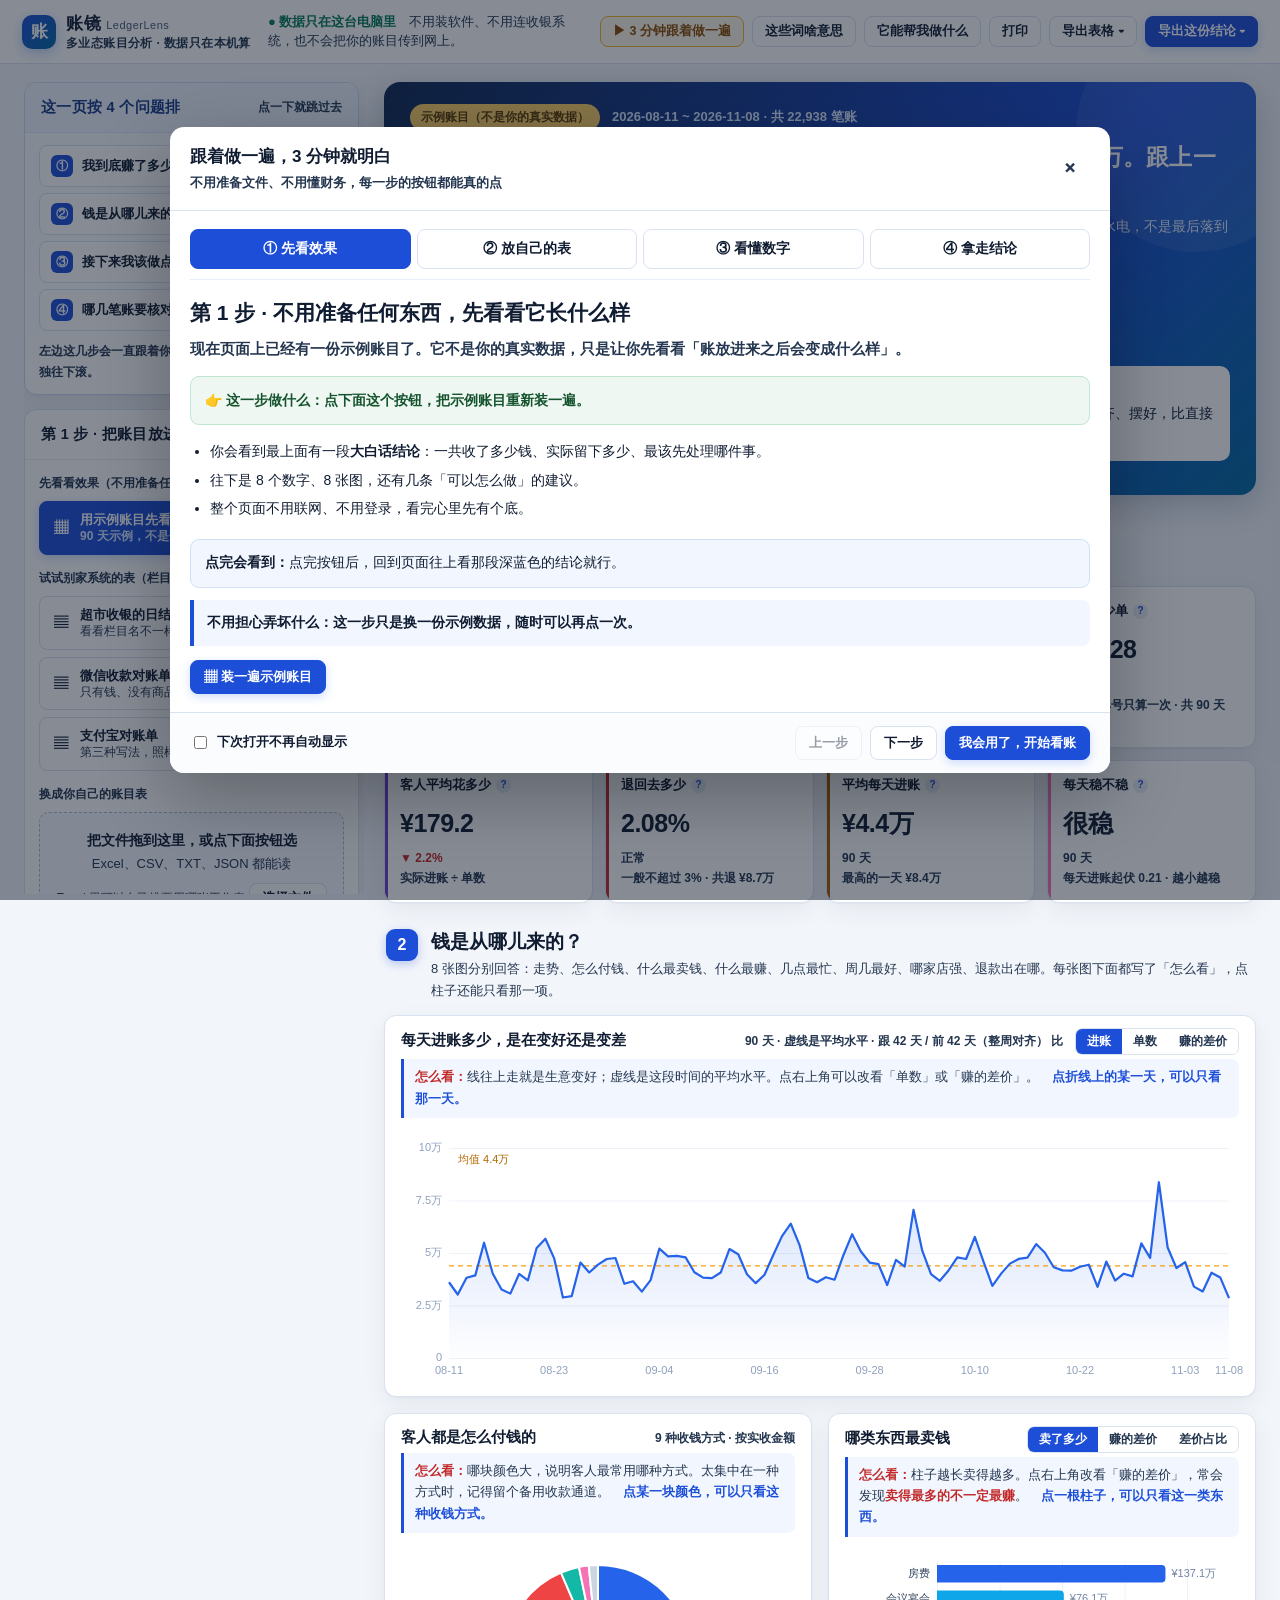
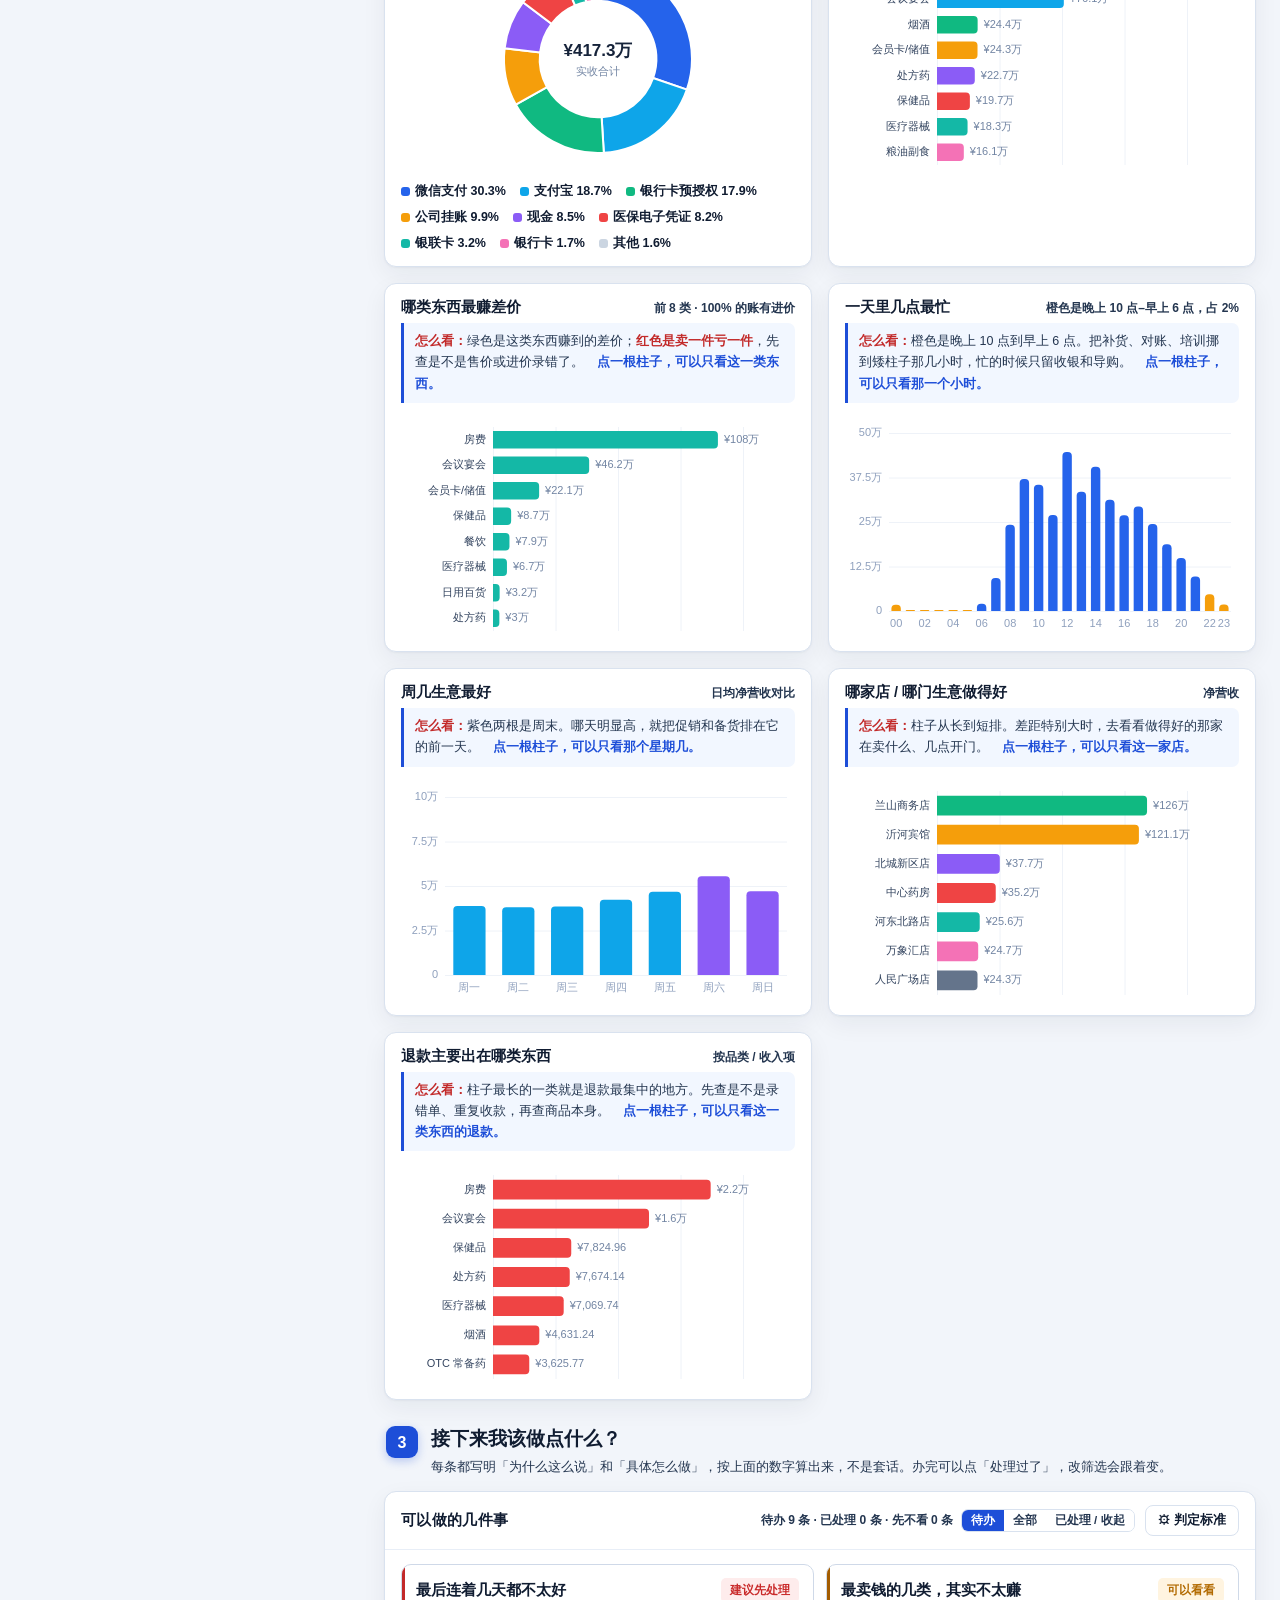
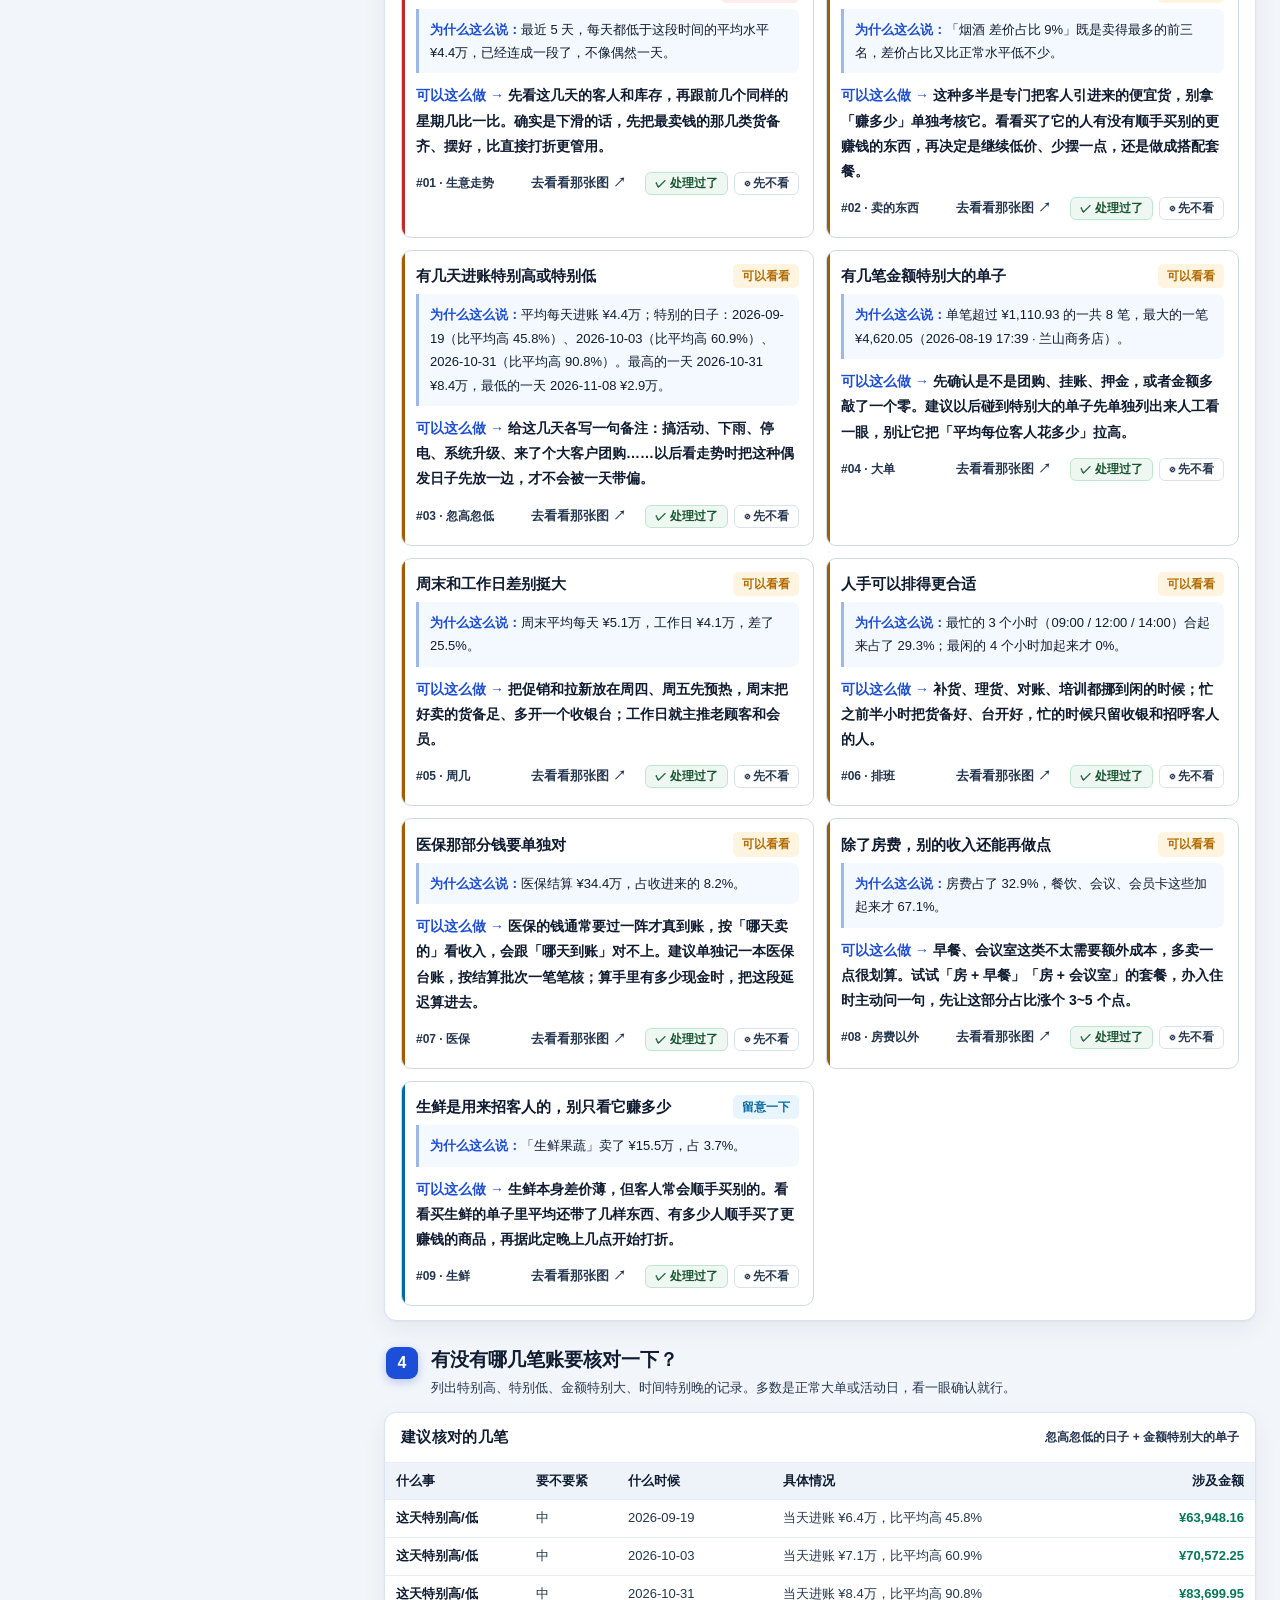
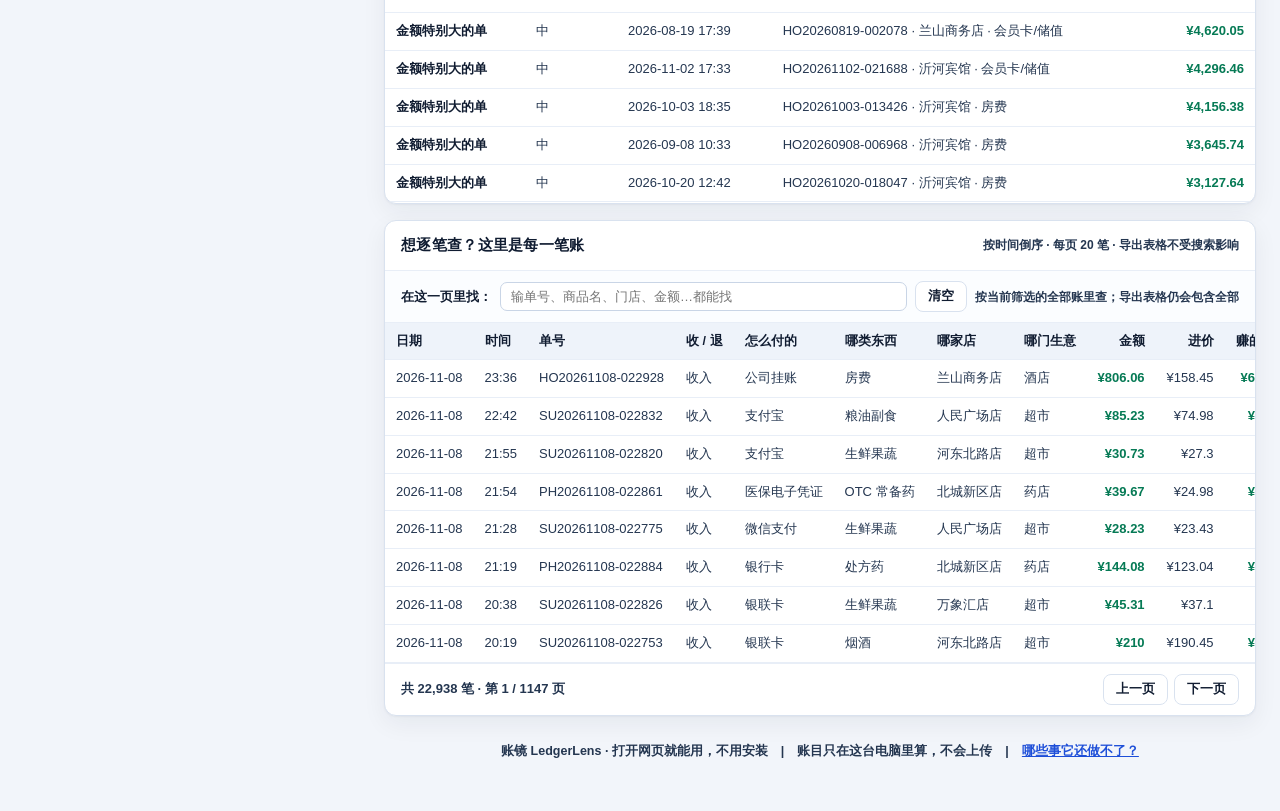
==== commit 75dca33d: "Add files via upload" ====
--- a/index.html
+++ b/index.html
@@ -6,10 +6,10 @@
 <title>账镜 LedgerLens · 多业态账目分析</title>
 <meta name="description" content="只吃收银系统导出的文件，把账目算清楚、画成图、说成人话。所有计算都在浏览器里完成。">
 <meta name="theme-color" content="#1d4ed8">
-<meta name="build-version" content="1.1.0">
+<meta name="build-version" content="1.2.1">
 <link rel="icon" type="image/svg+xml" href="./assets/favicon.svg">
 <link rel="manifest" href="./manifest.webmanifest">
-<link rel="stylesheet" href="./assets/app.css?v=1.1.0">
+<link rel="stylesheet" href="./assets/app.css?v=1.2.1">
 </head>
 <body>
 
@@ -24,8 +24,8 @@
     <button class="btn sm" id="btnGlossary">这些词啥意思</button>
     <button class="btn sm" id="btnFeatures">它能帮我做什么</button>
     <button class="btn sm" id="btnPrint">打印</button>
-    <button class="btn sm" id="btnExportCsv">导出表格</button>
-    <button class="btn sm primary" id="btnReport">导出这份结论</button>
+    <button class="btn sm" id="btnExportCsv">导出表格 ▾</button>
+    <button class="btn sm primary" id="btnReport">导出这份结论 ▾</button>
   </div>
 </div>
 
@@ -340,9 +340,9 @@
         <div class="feat"><h4>⑤ 不只给数字，还告诉你下一步做啥</h4>
           <p>每条建议都写明<b>「为什么这么说」和「可以怎么做」</b>，全是能直接安排的动作，不是专业术语堆砌。办完了点「✓ 处理过了」，它会记下当时的数字；过几天在「已处理」里回看，能直接比「标记时 → 现在」有没有变。觉得提醒太碎，点建议区右上角的「⚙ 判定标准」把线调松一点就行。</p></div>
         <div class="feat"><h4>⑥ 结论能带走，数据不带走</h4>
-          <p>一键导出<b>带封面的账目结论单</b>：门店、统计区间、对比区间、制表人、一句话结论、4 个大数字、已处理过的事都在第一页，在左栏第 2 步最下面填个制表人名字就能直接交出去，离线能看、能打印。逐笔账也能在这一页直接<b>搜单号或商品名</b>，或导出表格自己再算。所有计算都在这台电脑里完成，<b>账目不会上传到任何地方</b>，看完还能一键清空。</p></div>
-      </div>
-      <div class="notice"><b>最常用的一条路：</b>从收银后台导出日结表 → 拖进左侧 → 确认栏目（尤其看「进价」有没有对上）→ 看最上面那段结论和下面的建议 → 导出报告发给店长。换一家系统，只要重新认一次栏目名。<br><b>这版新增：</b>点柱子只看一项、逐笔搜单号、给建议标记「处理过了」、报告带封面、判定标准自己调。</div>
+          <p>一键导出<b>带封面的账目结论单</b>：门店、统计区间、对比区间、制表人、一句话结论、4 个大数字、已处理过的事都在第一页，在左栏第 2 步最下面填个制表人名字就能直接交出去。<b>网页 / Word / Markdown / PDF 四种格式随你挑</b>，离线能看、能打印。逐笔账也能直接<b>搜单号或商品名</b>，或导出<b>排好版、带合计的 Excel 表格</b>自己再算。所有计算都在这台电脑里完成，<b>账目不会上传到任何地方</b>，看完还能一键清空。</p></div>
+      </div>
+      <div class="notice"><b>最常用的一条路：</b>从收银后台导出日结表 → 拖进左侧 → 确认栏目（尤其看「进价」有没有对上）→ 看最上面那段结论和下面的建议 → 导出报告发给店长。换一家系统，只要重新认一次栏目名。<br><b>这版新增：</b>点柱子只看一项、逐笔搜单号、给建议标记「处理过了」、报告带封面、判定标准自己调，以及导出中心里 4 种报告格式和好看的 Excel 明细表。</div>
 
     </div>
     <div class="modal-f"><button class="btn" id="btnAboutFromFeat">哪些事它还做不了</button><button class="btn primary" data-close="featuresModal">知道了</button></div>
@@ -406,7 +406,7 @@
       <p><b>一句话说清它是干什么的：</b>不进你的收银系统，只「吃它导出来的表」。把超市、药店、酒店后台导出的日结流水或对账单放进来，它帮你算清楚收了多少、赚了多少、哪里要留意、下一步做啥。<b>不需要厂商配合，也不需要网络。</b></p>
       <div class="notice"><b>它算的是「赚的差价」，不是最后落到口袋的钱。</b>卖价减进价就是差价，房租、人工、水电、平台抽成、税这些还没扣。要看净利，得另外有这些费用数据。</div>
       <ul>
-        <li><b>现在能做：</b>读 Excel（.xlsx）、CSV、TXT、JSON 和从 Excel 粘贴；栏目名不一样也能认；重复导入自动跳过；可选金额符号；算营收、退款、差价、客人平均消费；画 8 张图（<b>点柱子能只看一项</b>）；逐笔搜单号；给大白话建议（<b>能标记已处理并回看数字</b>）；自己调判定标准；导出带封面的报告和明细。</li>
+        <li><b>现在能做：</b>读 Excel（.xlsx）、CSV、TXT、JSON 和从 Excel 粘贴；栏目名不一样也能认；重复导入自动跳过；可选金额符号；算营收、退款、差价、客人平均消费；画 8 张图（<b>点柱子能只看一项</b>）；逐笔搜单号；给大白话建议（<b>能标记已处理并回看数字</b>）；自己调判定标准；导出带封面的报告（网页 / Word / Markdown / PDF）和好看的 Excel 明细表。</li>
         <li><b>现在做不了：</b>老版 .xls、加了密码的 Excel、小票拍照识别、直接连数据库、厂商接口对接、实时到账、多人账号与权限、自动定时拉取、把建议派给某个人的任务系统。这些都是以后才考虑的事，不影响现在算账。判定标准只存在这台电脑，换一台要重新设。</li>
         <li><b>几个容易弄错的地方：</b>表里没写进价就算不出赚的差价（会显示「—」，不会瞎填 0）；金额符号只是改显示，<b>不会帮你换汇率</b>；一份表里混了几种货币，要先自己折成同一种；每品类各占一列的「宽表」要先整理成一行一笔才能放进来。</li>
         <li><b>数据在哪：</b>全部在你这台电脑的浏览器里算，不会上传。导入的账目和栏目对照记在本机，刷新还在，点左栏「清空我的账目」即可清掉。</li>
@@ -416,12 +416,69 @@
     <div class="modal-f"><span></span><button class="btn primary" data-close="aboutModal">知道了</button></div>
   </div>
 </div>
-<script src="./assets/app.js?v=1.1.0"></script>
+
+<!-- ===== 导出中心：挑格式 ===== -->
+<div class="mask" id="exportModal">
+  <div class="modal export-modal">
+    <div class="modal-h">
+      <div><h3>导出 · 挑一个你顺手的格式</h3><p>全部在你自己的电脑里生成，账目不会上传</p></div>
+      <button class="btn ghost sm" data-close="exportModal">✕</button>
+    </div>
+    <div class="modal-b">
+      <div class="export-group" id="expGroupTable">
+        <div class="eg-h"><span class="eg-no">一</span><div>
+          <h4>每一笔账的表格</h4><p>按现在的筛选条件，共 <b id="expCount">—</b> 笔</p>
+        </div></div>
+        <div class="fmt-grid">
+          <button class="fmt-card rec" id="fmtXlsx">
+            <span class="fmt-ico">▦</span><b>好看的 Excel（.xlsx）</b>
+            <small>推荐 · 列宽排好、首行冻结、表头蓝底白字、金额千分位、退款标红、末尾合计，还附一页「这些列什么意思」</small>
+            <span class="fmt-tag">最好看</span>
+          </button>
+          <button class="fmt-card" id="fmtCsv">
+            <span class="fmt-ico">≡</span><b>纯文本表格（.csv）</b>
+            <small>给别的系统或脚本读；没有颜色和对齐，用 Excel / WPS 打开会比较朴素</small>
+          </button>
+        </div>
+      </div>
+
+      <div class="export-group" id="expGroupReport">
+        <div class="eg-h"><span class="eg-no">二</span><div>
+          <h4>账目结论单（带封面的那份）</h4><p>一句话结论、4 个大数字、8 张图、能做的事、已经处理过的事</p>
+        </div></div>
+        <div class="fmt-grid four">
+          <button class="fmt-card rec" id="fmtHtml">
+            <span class="fmt-ico">🌐</span><b>网页（.html）</b>
+            <small>推荐 · 一个文件装下全部内容，双击就能看，离线也能打印</small>
+            <span class="fmt-tag">最完整</span>
+          </button>
+          <button class="fmt-card" id="fmtDocx">
+            <span class="fmt-ico">📄</span><b>Word（.docx）</b>
+            <small>图表和建议都嵌进去，方便接着改文字、盖个章、发给同事</small>
+          </button>
+          <button class="fmt-card" id="fmtPdf">
+            <span class="fmt-ico">🧾</span><b>PDF（打印另存）</b>
+            <small>打开打印窗口，目标选「另存为 PDF」。中文和图表最保真</small>
+          </button>
+          <button class="fmt-card" id="fmtMd">
+            <span class="fmt-ico">✎</span><b>Markdown（.md）</b>
+            <small>纯文字，方便贴进笔记、文档系统或代码仓库；图用一句话速览代替</small>
+          </button>
+        </div>
+      </div>
+
+      <div class="notice"><b>关于 PDF：</b>这里不直接下载一个 .pdf 文件，而是打开你电脑自己的打印窗口，选「另存为 PDF」即可。这样中文不会乱码、8 张图都是彩色的，也不用装任何东西。全部过程仍在本机完成。</div>
+    </div>
+    <div class="modal-f"><span>所有文件都在本机生成 · 数据不上传</span><button class="btn primary sm" data-close="exportModal">关闭</button></div>
+  </div>
+</div>
+
+<script src="./assets/app.js?v=1.2.1"></script>
 <script>
 /* PWA：只在 http(s) 下注册；file:// 的单文件版不注册 */
 if ('serviceWorker' in navigator && /^https?:/.test(location.protocol)) {
   window.addEventListener('load', function () {
-    navigator.serviceWorker.register('./sw.js?v=1.1.0').catch(function () {});
+    navigator.serviceWorker.register('./sw.js?v=1.2.1').catch(function () {});
   });
 }
 </script>
--- a/assets/app.css
+++ b/assets/app.css
@@ -500,3 +500,37 @@
   .charts,.sug-grid{grid-template-columns:repeat(2,minmax(0,1fr))!important}
   .chart-box.span2{grid-column:span 2!important}
 }
+
+
+/* ===== styles/05-export.css ===== */
+/* ===================== 导出中心 ===================== */
+.export-modal{width:min(880px,94vw);max-height:88vh}
+.export-modal .modal-b{background:#f7faff}
+.export-group{background:#fff;border:1px solid #dce6f5;border-radius:12px;padding:16px 18px;margin-bottom:16px;transition:.18s}
+.export-group.focus{border-color:#2563eb;box-shadow:0 0 0 3px rgba(37,99,235,.10)}
+.eg-h{display:flex;align-items:center;gap:12px;margin-bottom:14px}
+.eg-no{flex:none;width:30px;height:30px;border-radius:9px;background:#1d4ed8;color:#fff;display:grid;place-items:center;font-size:14px;font-weight:800}
+.eg-h h4{margin:0;font-size:15px;color:var(--ink)}
+.eg-h p{margin:2px 0 0;font-size:12.5px;color:var(--ink2);font-weight:600}
+.eg-h p b{color:var(--brand);font-size:14px}
+.fmt-grid{display:grid;grid-template-columns:repeat(2,minmax(0,1fr));gap:11px}
+.fmt-grid.four{grid-template-columns:repeat(2,minmax(0,1fr))}
+.fmt-card{
+  position:relative;text-align:left;border:1px solid #d6e2f3;background:#fcfdff;border-radius:10px;
+  padding:13px 14px 12px 46px;min-height:92px;cursor:pointer;transition:.16s;color:var(--ink);
+}
+.fmt-card:hover{border-color:var(--brand);background:#f0f6ff;transform:translateY(-2px);box-shadow:0 8px 18px rgba(22,35,58,.08)}
+.fmt-card.rec{border-color:#93b8f7;background:#f5f9ff}
+.fmt-card.rec:hover{background:#eaf2ff}
+.fmt-ico{position:absolute;left:13px;top:13px;width:24px;height:24px;border-radius:7px;background:#e8f0ff;color:#1d4ed8;
+  display:grid;place-items:center;font-size:15px;font-weight:800}
+.fmt-card b{display:block;font-size:14px;margin-bottom:5px;color:var(--ink)}
+.fmt-card small{display:block;font-size:12px;line-height:1.7;color:var(--ink2)}
+.fmt-tag{position:absolute;right:11px;top:11px;font-size:10px;font-weight:800;background:#1d4ed8;color:#fff;
+  padding:2px 7px;border-radius:20px}
+@media(max-width:760px){
+  .fmt-grid,.fmt-grid.four{grid-template-columns:1fr}
+  .fmt-card{min-height:0;padding-bottom:14px}
+  .export-modal{width:96vw}
+}
+@media print{ .export-modal{display:none!important} }
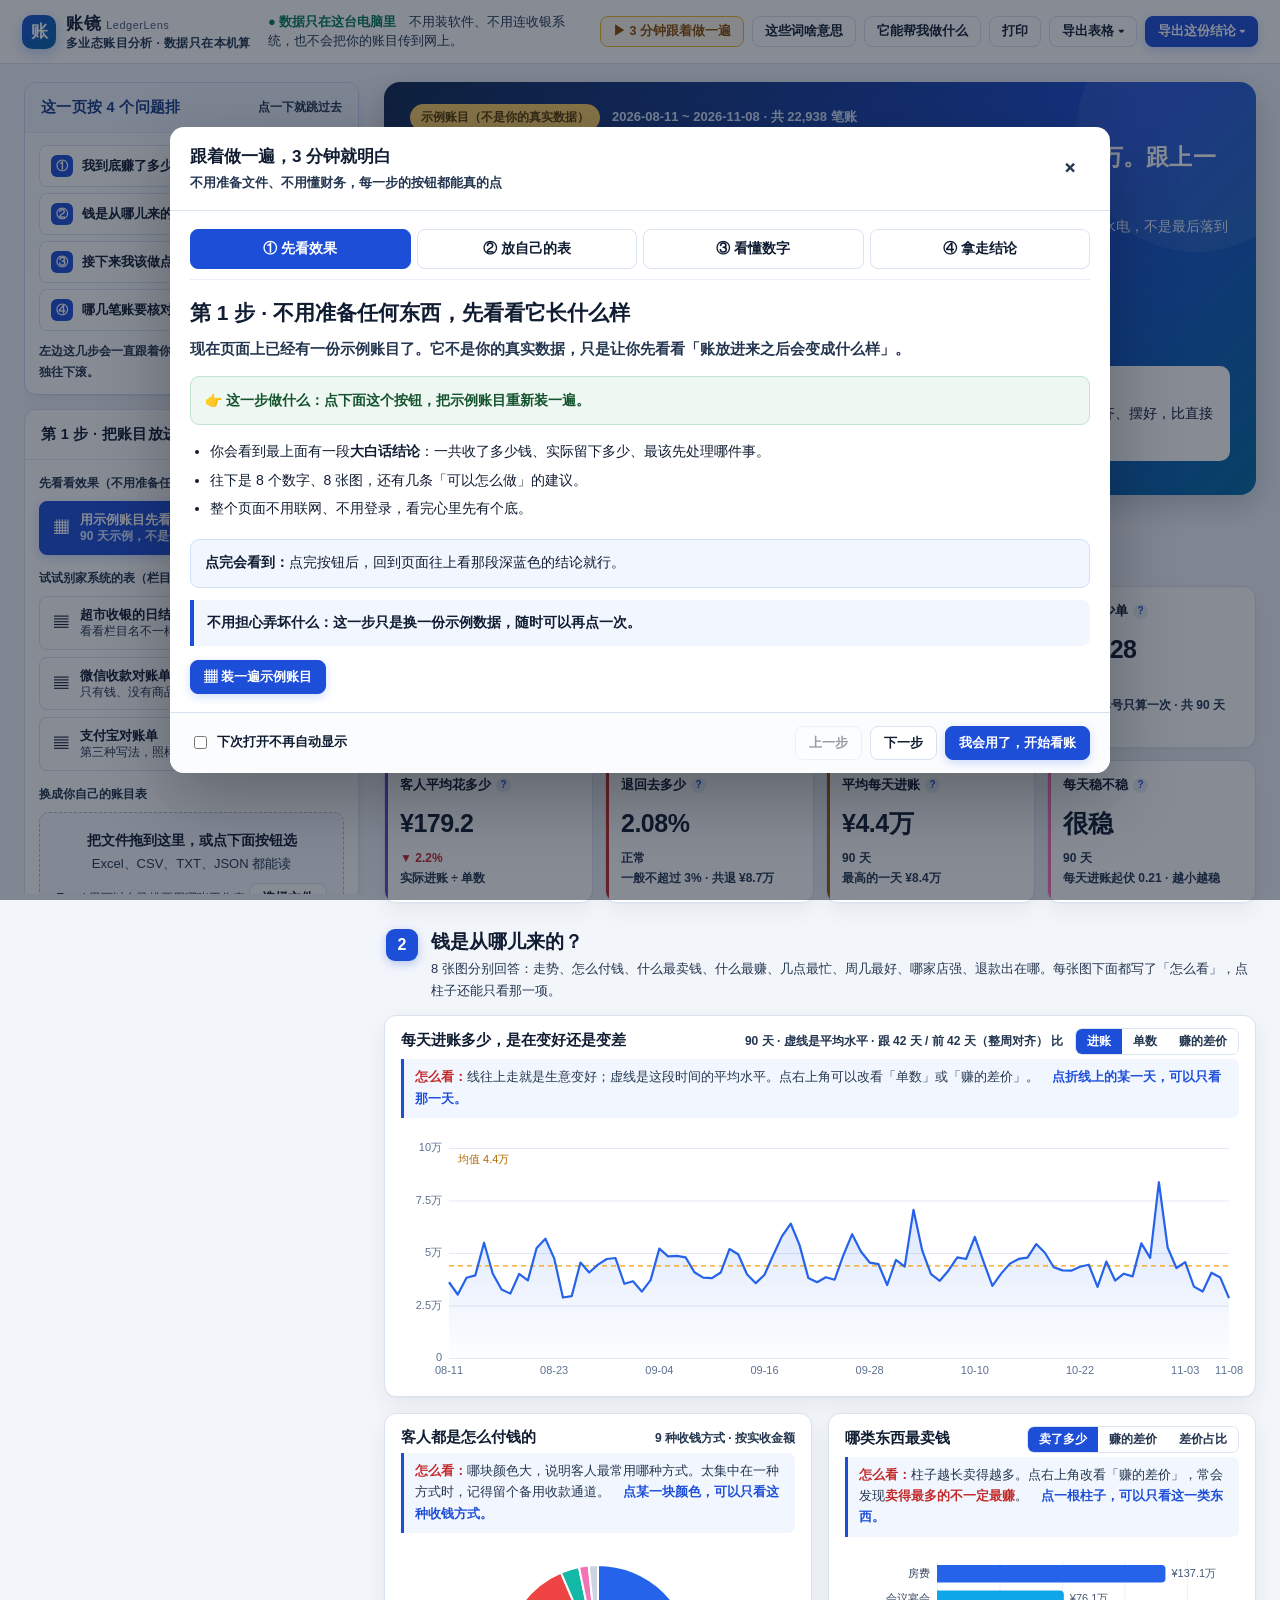
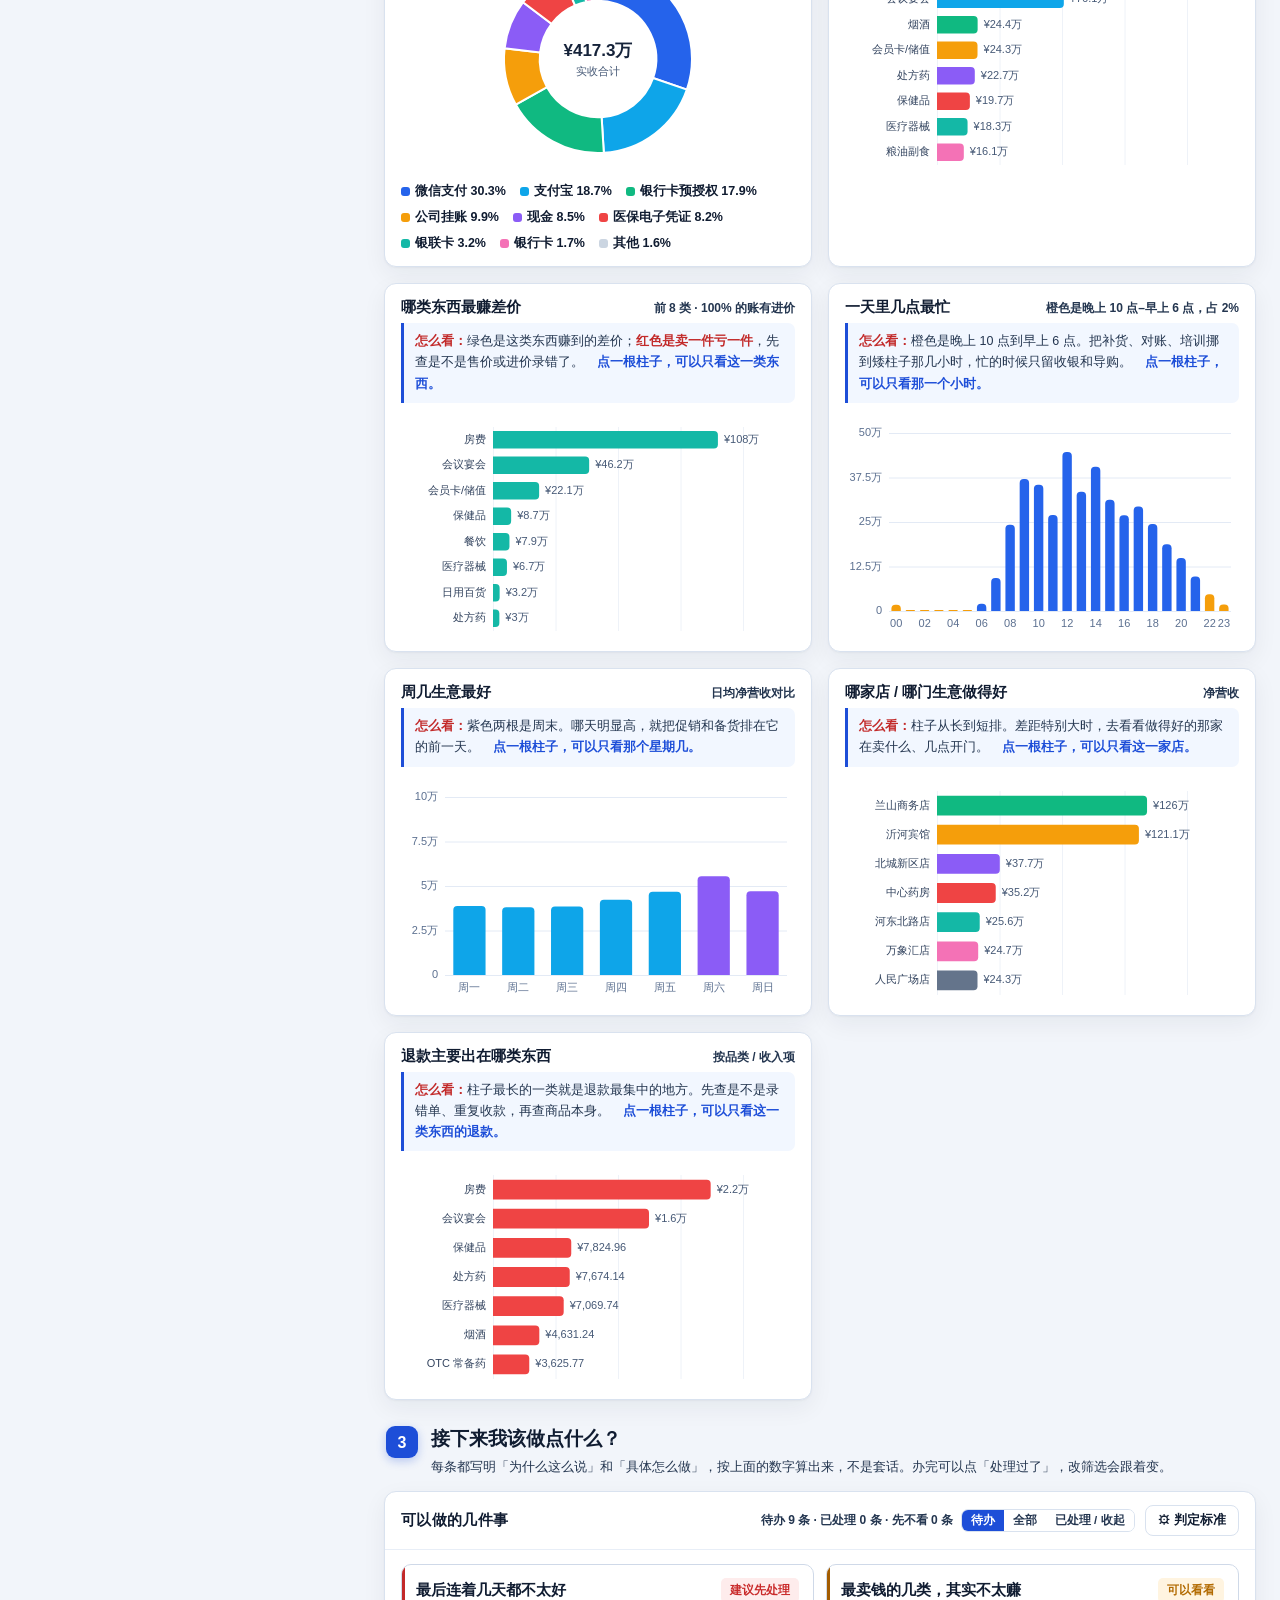
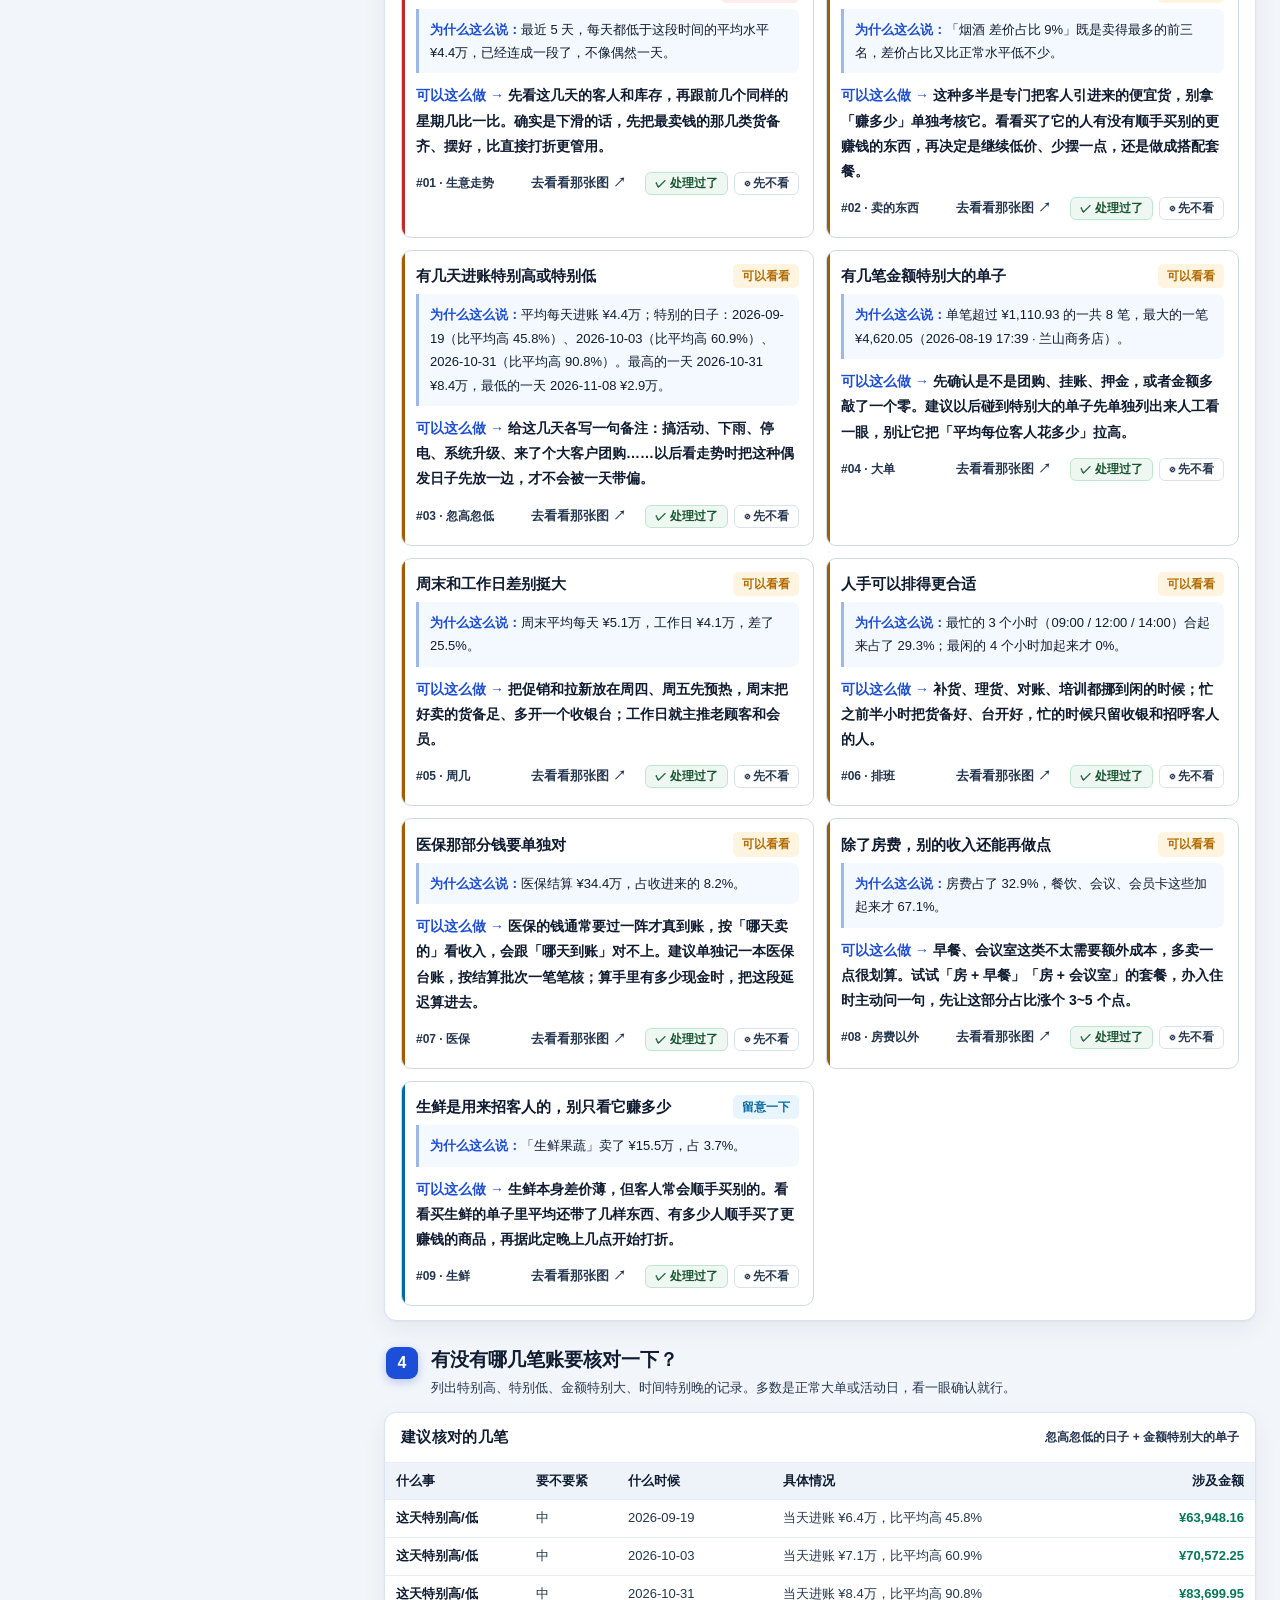
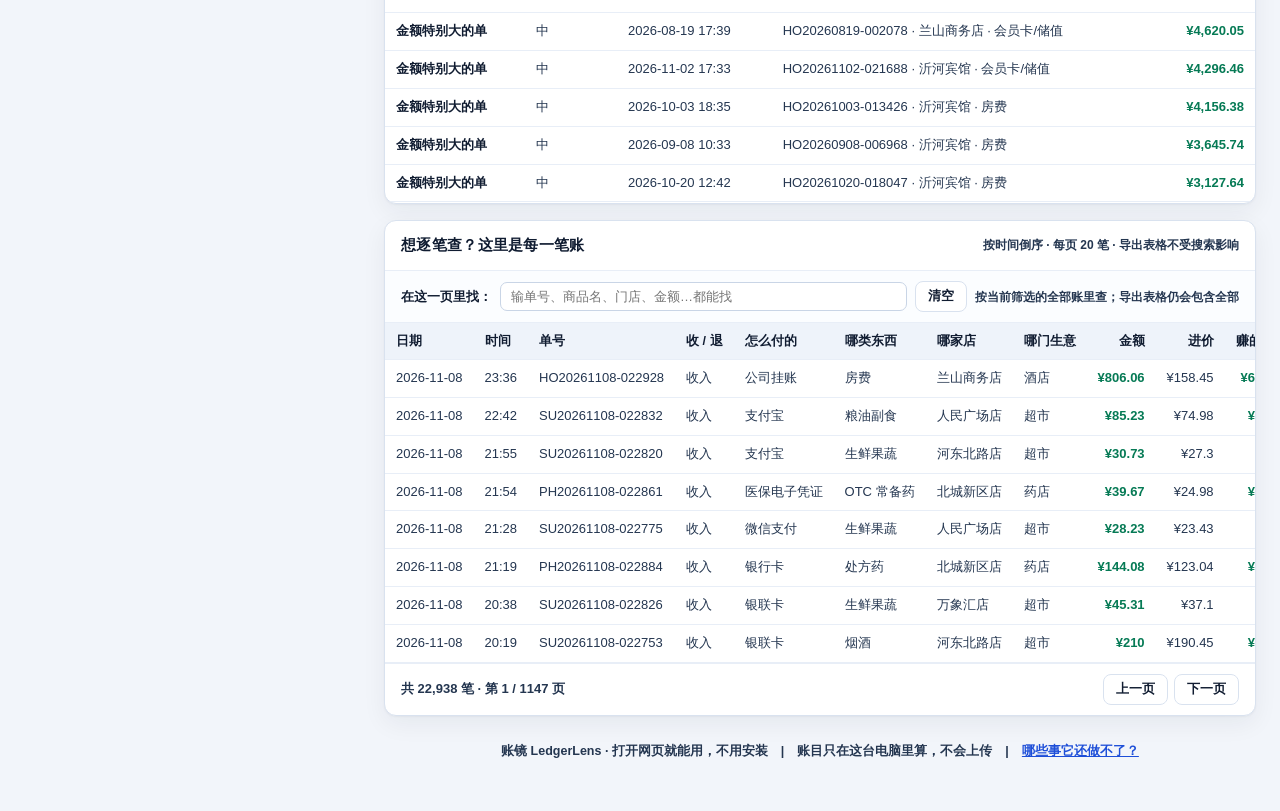
==== commit e31e2160: "Add files via upload" ====
--- a/index.html
+++ b/index.html
@@ -6,10 +6,10 @@
 <title>账镜 LedgerLens · 多业态账目分析</title>
 <meta name="description" content="只吃收银系统导出的文件，把账目算清楚、画成图、说成人话。所有计算都在浏览器里完成。">
 <meta name="theme-color" content="#1d4ed8">
-<meta name="build-version" content="1.2.1">
+<meta name="build-version" content="1.2.2">
 <link rel="icon" type="image/svg+xml" href="./assets/favicon.svg">
 <link rel="manifest" href="./manifest.webmanifest">
-<link rel="stylesheet" href="./assets/app.css?v=1.2.1">
+<link rel="stylesheet" href="./assets/app.css?v=1.2.2">
 </head>
 <body>
 
@@ -473,12 +473,12 @@
   </div>
 </div>
 
-<script src="./assets/app.js?v=1.2.1"></script>
+<script src="./assets/app.js?v=1.2.2"></script>
 <script>
 /* PWA：只在 http(s) 下注册；file:// 的单文件版不注册 */
 if ('serviceWorker' in navigator && /^https?:/.test(location.protocol)) {
   window.addEventListener('load', function () {
-    navigator.serviceWorker.register('./sw.js?v=1.2.1').catch(function () {});
+    navigator.serviceWorker.register('./sw.js?v=1.2.2').catch(function () {});
   });
 }
 </script>
